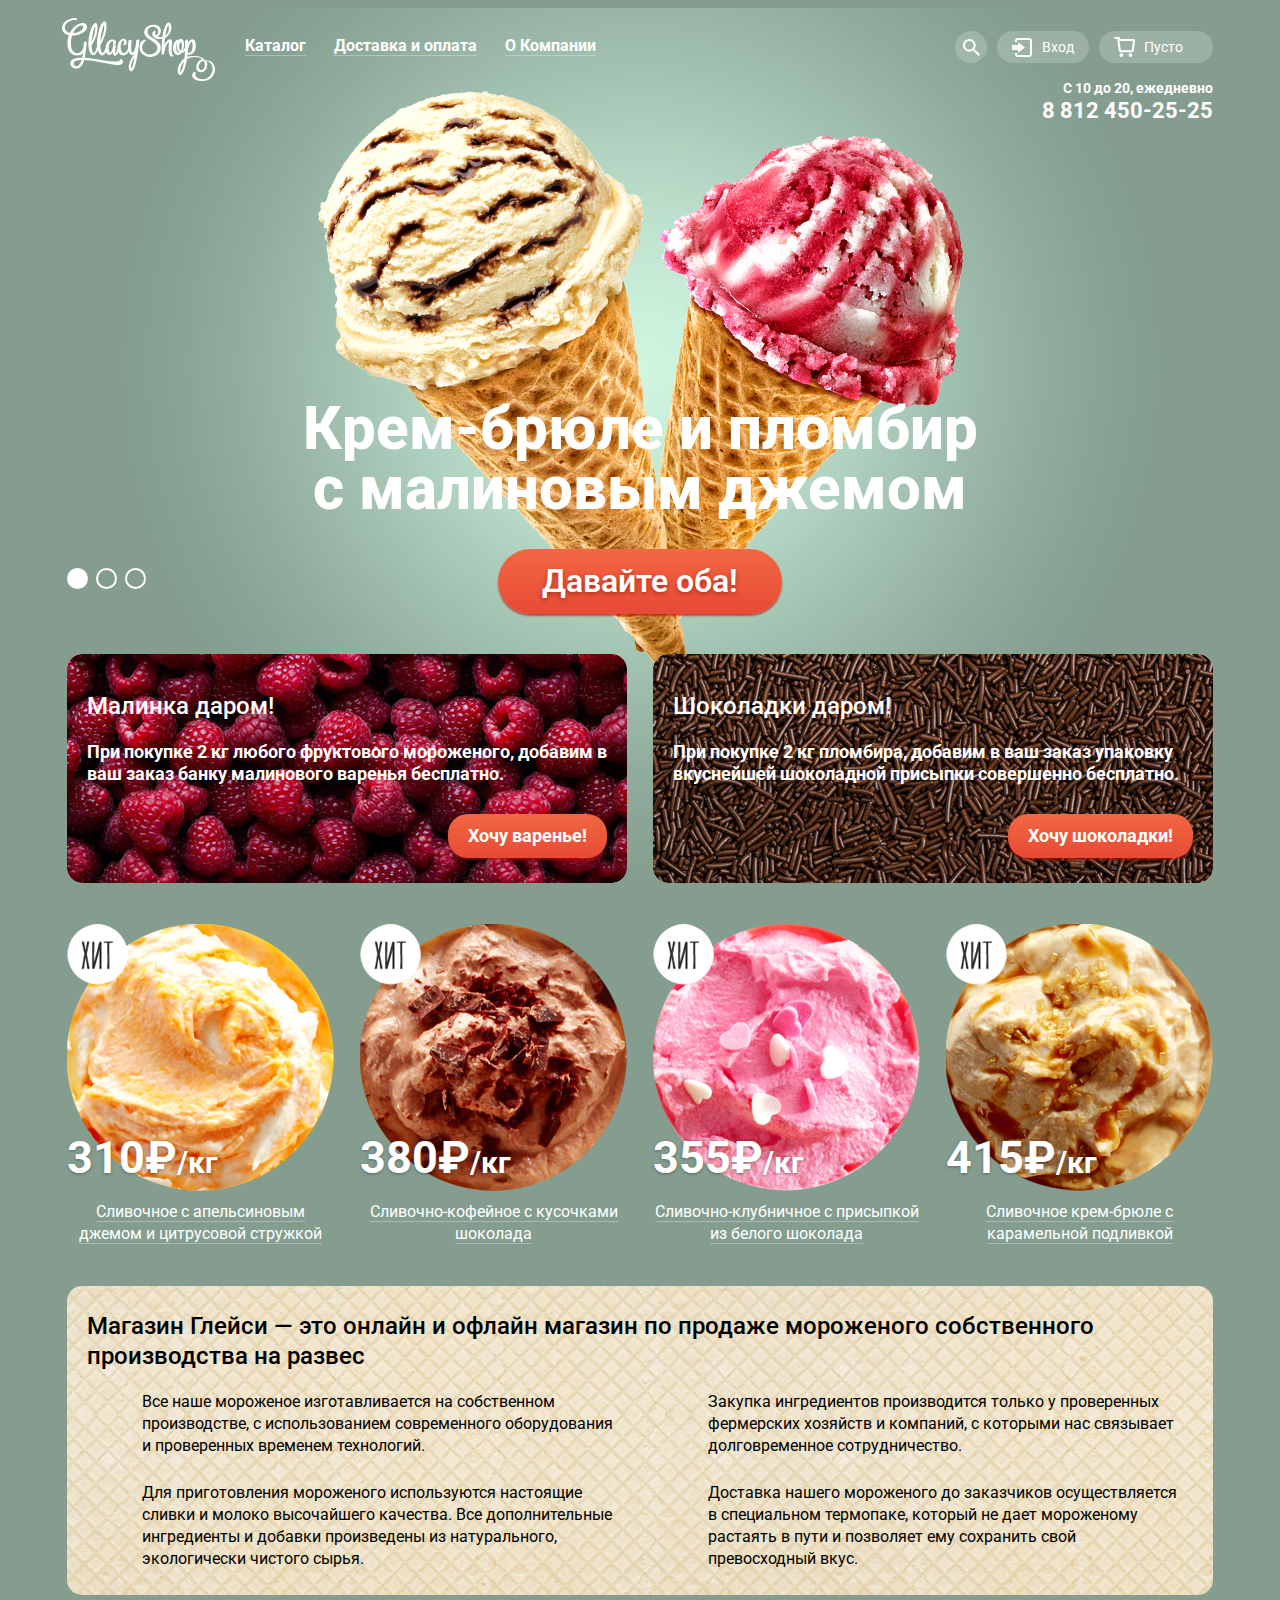
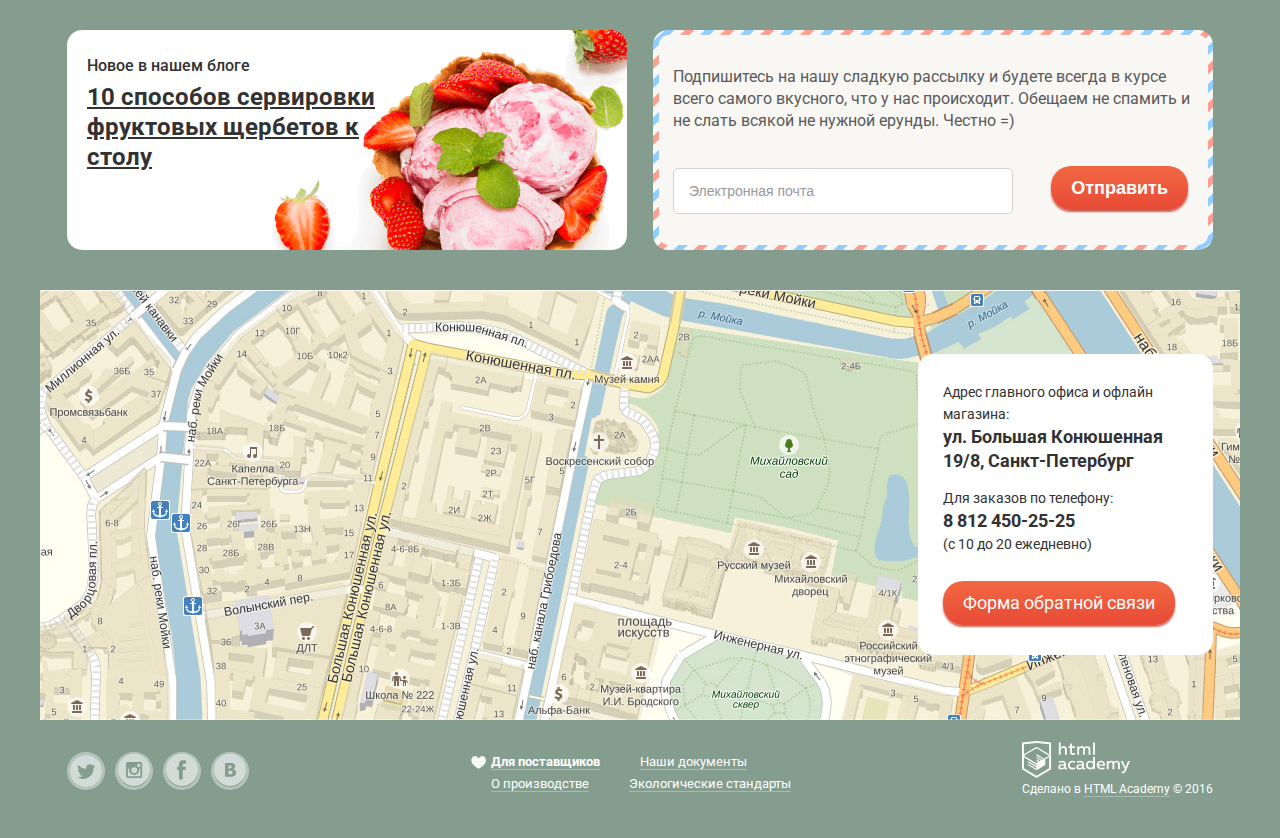
==== index.html @ 683b15b5 "правки" ====
<!DOCTYPE html>
<html lang="ru">
  <head>
    <meta charset="utf-8">
    <title>Gllacy - Главная страница</title>
    <link href="https://fonts.googleapis.com/css?family=Roboto:900,700,500,400&subset=latin,cyrillic" rel="stylesheet" type="text/css">
    <link rel="stylesheet" href="css/normalize.css">
    <link rel="stylesheet" href="css/style.css">
  </head>
  <body>
    <input type="radio" id="btn-1" name="toggle" checked>
    <input type="radio" id="btn-2" name="toggle">
    <input type="radio" id="btn-3" name="toggle">
    <div class="site-wrapper bg-preload">
      <div class="content-wrapper">
        <header class="main-header clearfix">
          <nav class="main-navigation left">
            <div class="logo">
              <a>
                <img src="img/logo.svg" alt="Gllacy">
              </a>
            </div>
            <ul>
              <li><a href="catalog.html"><span class="underline">Каталог</span></a>
                <div class="sub-menu">
                  <ul>
                    <li><a href="#">Новинки</a></li>
                    <li><a href="catalog.html">Сливочное</a></li>
                    <li><a href="#">Щербеты</a></li>
                    <li><a href="#">Фруктовый лёд</a></li>
                    <li><a href="#">Мелорин</a></li>
                  </ul>
                </div>
              </li>
              <li><a href="#"><span class="underline">Доставка и оплата</span></a></li>
              <li><a href="#"><span class="underline">О Компании</span></a></li>
            </ul>
          </nav>
          <div class="header-right right">
            <ul class="user-block">
              <li>
                <a class="header-icon header-search" href="#"></a>
                <div class="search-form">
                  <form action="post">
                    <input type="text" placeholder="Что ищем?" required>
                    <button type="submit" name="button"></button>
                  </form>
                </div>
              </li>
              <li>
                <a class="header-icon header-login" href="#">Вход</a>
                <div class="login-form">
                  <form action="post" class="clearfix">
                    <input type="text" placeholder="Электронная почта" required>
                    <input type="password" placeholder="Пароль" required>
                    <button type="submit" class="btn left">Войти</button>
                    <a href="#">Забыли пароль?</a> <br>
                    <a href="#">Новая регистрация</a>
                  </form>
                </div>
              </li>
              <li>
                <a class="header-icon header-cart" href="#">Пусто</a>
                <div class="cart-form-container">
                  <div class="cart-form clearfix">
                    <div class="cart-form-item">
                      <button type="button" name="button" class="cart-form-item-btn"></button>
                      <img src="img/catalog-photo-1.png" width="30" alt="Мороженное">
                      <div class="cart-form-item-title">Пломбир с апельсиновым джемом</div>
                      <div class="cart-form-item-weight">1,5 кг &nbsp; х <span class="price-weight">200 руб.</span></div>
                      <div class="cart-form-item-price">300 руб.</div>
                    </div>
                    <div class="cart-form-item">
                      <button type="button" name="button" class="cart-form-item-btn"></button>
                      <img src="img/catalog-photo-2.png" width="30" alt="Мороженное">
                      <div class="cart-form-item-title">Клубничный пломбир с присыпкой из белого шоколада</div>
                      <div class="cart-form-item-weight">1,5 кг &nbsp; х <span class="price-weight">300 руб.</span></div>
                      <div class="cart-form-item-price">450 руб.</div>
                    </div>
                    <div class="cart-form-sum">Итого: 750 руб.</div>
                    <a href="#" class="btn">Оформить заказ</a>
                  </div>
                </div>
              </li>
            </ul>
            <div class="header-contacts">
              <span class="header-contacts-time">С 10 до 20, ежедневно</span><br>
              <span class="header-contacts-phone">8 812 450-25-25</span>
            </div>
          </div>
        </header>
        <div class="slider">
          <div class="slide" id="slide1">
            <div class="slide-title">Крем-брюле и пломбир с малиновым джемом</div>
            <a class="btn slide-btn" href="#">Давайте оба!</a>
          </div>
          <div class="slide" id="slide2">
            <div class="slide-title">Шоколадный пломбир и лимонный сорбет</div>
            <a class="btn slide-btn" href="#">Давайте оба!</a>
          </div>
          <div class="slide" id="slide3">
            <div class="slide-title">Пломбир с помадкой и клубничный щербет</div>
            <a class="btn slide-btn" href="#">Давайте оба!</a>
          </div>
          <div class="slider-controls">
            <label for="btn-1"></label>
            <label for="btn-2"></label>
            <label for="btn-3"></label>
          </div>
        </div>
        <main>
          <section class="sale clearfix">
            <article class="sale-item raspberries left">
              <h2>Малинка даром!</h2>
              <p>
                При покупке 2 кг любого фруктового мороженого, добавим в ваш заказ
                банку малинового варенья бесплатно.
              </p>
              <a href="#" class="btn">Хочу варенье!</a>
            </article>
            <article class="sale-item chocolate right">
              <h2>Шоколадки даром!</h2>
              <p>
                При покупке 2 кг пломбира, добавим в ваш заказ упаковку вкуснейшей
                 шоколадной присыпки совершенно бесплатно.
              </p>
              <a href="#" class="btn">Хочу шоколадки!</a>
            </article>
          </section>
          <section class="hits">
            <article class="hit-item">
              <img class="hit-item-pic" src="img/hit-1.png" alt="Мороженное" width="267" height="267">
              <div class="hit-item-price">310<span class="euro-rubble">&#8381;</span><span class="small">/кг</span></div>
              <p class="hit-item-description">
                <a href="#">Сливочное с апельсиновым джемом и цитрусовой стружкой </a>
              </p>
              <a href="#" class="btn">Быстрый просмотр</a>
            </article>
            <article class="hit-item">
              <img class="hit-item-pic" src="img/hit-2.png" alt="Мороженное" width="267" height="267">
              <div class="hit-item-price">380<span class="euro-rubble">&#8381;</span><span class="small">/кг</span></div>
              <p class="hit-item-description">
                <a href="#">Сливочно-кофейное с кусочками шоколада</a>
              </p>
              <a href="#" class="btn">Быстрый просмотр</a>
            </article>
            <article class="hit-item">
              <img class="hit-item-pic" src="img/hit-3.png" alt="Мороженное" width="267" height="267">
              <div class="hit-item-price">355<span class="euro-rubble">&#8381;</span><span class="small">/кг</span></div>
              <p class="hit-item-description">
                <a href="#">Сливочно-клубничное с присыпкой из белого шоколада</a>
              </p>
              <a href="#" class="btn">Быстрый просмотр</a>
            </article>
            <article class="hit-item">
              <img class="hit-item-pic" src="img/hit-4.png" alt="Мороженное" width="267" height="267">
              <div class="hit-item-price">415<span class="euro-rubble">&#8381;</span><span class="small">/кг</span></div>
              <p class="hit-item-description">
                <a href="#">Сливочное крем-брюле с карамельной подливкой</a>
              </p>
              <a href="#" class="btn">Быстрый просмотр</a>
            </article>
          </section>
          <section class="features">
            <h2 class="features-title">
              Магазин Глейси  — это онлайн и офлайн
              магазин по продаже мороженого собственного производства на развес
            </h2>
            <ul class="clearfix">
              <li class="features-item left">
                Все наше мороженое изготавливается на собственном производстве,
                с использованием современного оборудования и проверенных временем
                технологий.
              </li>
              <li class="features-item right">
                Закупка ингредиентов  производится только у проверенных фермерских
                хозяйств и компаний, с которыми нас связывает долговременное
                сотрудничество.
              </li>
              <li class="features-item left">
                Для приготовления мороженого используются настоящие сливки и молоко
                высочайшего качества. Все дополнительные ингредиенты и добавки
                произведены из натурального, экологически чистого сырья.
              </li>
              <li class="features-item right">
                Доставка нашего мороженого до заказчиков осуществляется в
                специальном термопаке, который не дает мороженому растаять в пути и
                позволяет ему сохранить свой превосходный вкус.
              </li>
            </ul>
          </section>
          <section class="news clearfix">
            <article class="new-item left">
              <h1 class="new-title">Новое в нашем блоге</h1>
              <p><a href="#">10  способов сервировки фруктовых щербетов к столу</a></p>
            </article>
            <article class="subscribe-item right">
              <p class="subscribe-desc">
                Подпишитесь на нашу сладкую рассылку и будете
                 всегда в курсе всего самого вкусного, что у нас происходит.
                 Обещаем не спамить и не слать всякой не нужной ерунды. Честно =)
               </p>
              <form action="post">
                <input type="text" placeholder="Электронная почта" required>
                <button type="submit" class="btn">Отправить</button>
              </form>
            </article>
          </section>
          <section class="map">
            <div id="yandex-map" class="yandex-map"></div>
            <div class="map-info">
              <p>
                Адрес главного офиса и офлайн магазина: <br>
                <b>ул. Большая Конюшенная 19/8, Санкт-Петербург</b>
              </p>
              <p>
                Для заказов по телефону: <br>
                <b>8 812 450-25-25</b> <br>
                 (с 10 до 20 ежедневно)
              </p>
              <a href="#" class="btn form-contacts">Форма обратной связи</a>
            </div>
          </section>
        </main>
        <footer class="main-footer">
          <section class="footer-social">
            <a class="social-btn social-btn-tw" href="#"></a>
            <a class="social-btn social-btn-inst" href="#"></a>
            <a class="social-btn social-btn-fb" href="#"></a>
            <a class="social-btn social-btn-vk" href="#"></a>
          </section>
          <nav class="footer-nav">
            <ul>
              <li><a href="#">Для поставщиков</a></li>
              <li><a href="#">Наши документы</a></li>
              <li><a href="#">О производстве</a></li>
              <li><a href="#">Экологические стандарты</a></li>
            </ul>
          </nav>
          <section class="footer-copyright">
            <div class="copyright-logo">
              <img src="img/logo-html-academy.svg" alt="html academy" width="108" height="37">
            </div>
            <p>Сделано в <a href="#">HTML Academy</a> © 2016</p>
          </section>
        </footer>
      </div>
    </div>
    <div class="modal-content">
        <button class="modal-content-close" type="button" title="Закрыть">Закрыть</button>
        <h2 class="modal-content-title">Мы обязательно вам ответим!</h2>
      <form action="post" class="clearfix">
        <input type="text" name="login" placeholder="Как вас зовут?" required>
        <input type="text" name="mail" placeholder="Ваша почта для ответа?" required>
        <textarea name="any-text" placeholder="Напишите что-нибудь..." required></textarea>
        <button type="submit" name="button" class="btn right">Отправить</button>
      </form>
    </div>
    <div class="modal-overlay"></div>
    <script src="js/main.js"></script>
    <script type="text/javascript" charset="utf-8" async src="https://api-maps.yandex.ru/services/constructor/1.0/js/?sid=V-BvX1X-zZ0IVahCklNbMRatMlDHF843&lang=ru_RU&sourceType=constructor&scroll=true&id=yandex-map"></script>
  </body>
</html>
---- css/style.css ----
* {
  outline: none;
}

body {
  font-size: 16px;
  line-height: 18px;
  font-family: "Roboto", "Arial", sans-serif;
  font-weight: 400;

  color: #fff;
  background-color: #849d8f;
}

body > input[type="radio"] {
  display: none;
}

.bg-preload {
  background-image: url("../img/slide-3.png");
}

.site-wrapper {
  min-width: 1200px;
  background-color: #849d8f;
  background-repeat: no-repeat;
  background-position: top center;

  -webkit-transition: background-image 0.5s ease, background-color 0.5s ease;

  transition: background-image 0.5s ease, background-color 0.5s ease;

}

/* Псевдоэлементы с изображениями нужны только для предзагрузки картинок, чтобы
 они уже были в кеше в момент переключения слайдов и сразу отображались */

.site-wrapper:before,
.site-wrapper:after {
  content: "";

  visibility: hidden;
}

.site-wrapper:before,
.site-wrapper:after {
  background-image: url("../img/slide-1.png");
}

.site-wrapper:after {
  background-image: url("../img/slide-2.png");
}

.content-wrapper {
  width: 1146px;
  margin: 0 auto;
  padding: 0 27px;
}

.left {
  float: left;
}

.right {
  float: right;
}

.clearfix::after {
  content: "";

  display: table;
  clear: both;
}

h2 {
  font-size: 24px;
  font-weight: 500;
  line-height: 30px;
}

a {
  color: #fff;
  text-decoration: none;
  border-bottom: 1px solid rgba(255, 255, 255, 0.3);
}

a:hover, a:active {
  color: #ffbc9e;
  border-bottom: 1px solid rgba(255, 188, 158, 0.3);
}

.btn {
  display: inline-block;
  vertical-align: top;
  padding: 10px 20px;
  height: 44px;
  box-sizing: border-box;

  color: #fff;
  text-decoration: none;
  border: none;
  border-radius: 20px;
  background: #f26843;
  background: -webkit-linear-gradient(top, #f26843 0%, #e74a35 100%);
  background:         linear-gradient(to bottom, #f26843 0%, #e74a35 100%);
  box-shadow: 0 2px 2px rgba(172, 16, 0, 0.64);
}

.btn:hover {
  color: #fff;
  background: -webkit-linear-gradient(top, #f58669 0%, #ec6f5e 100%);
  background:         linear-gradient(to bottom, #f58669 0%, #ec6f5e 100%);
  box-shadow: 0 2px 2px rgba(172, 16, 0, 1);
  text-decoration: none;
}

.btn:active {
  background: -webkit-linear-gradient(top, #d84732 0%, #e1613e 100%);
  background:         linear-gradient(to bottom, #d84732 0%, #e1613e 100%);
  box-shadow: inset 0 2px 2px rgba(172, 16, 0, 1);
}

.underline {
  border-bottom: 1px solid rgba(255, 255, 255, 0.3);
}

h1.catalog-title {
  font-size: 35px;
  font-weight: bold;
  line-height: 41px;
  margin-top: 4px;
  margin-bottom: 10px;
}

.main-header a {
  border: none;
}

.main-navigation {
  margin-top: 22px;
}

.main-navigation ul {
  display: inline-block;
  vertical-align: top;
  margin: 0;
  padding: 0;

  font-size: 0;

  list-style: none;
}

.main-navigation > ul > li {
  position: relative;
  display: inline-block;
  vertical-align: top;
}

.main-navigation > ul > li:hover .sub-menu {
  display: block;
}

.main-navigation > ul a {
  display: inline-block;
  font-weight: bold;
  font-size: 16px;
  line-height: 18px;
  padding: 7px 14px;
  text-decoration: none;
  border-radius: 20px;
}

.main-navigation > ul a[href]:hover {
  background: #f7f6f3;
  color: #323232;
  text-decoration: none;
}

.main-navigation > ul a[href]:active {
  background-color: #ededed;
  box-shadow: inset 0px 2px 1px 0px #696969;
}

.main-navigation > ul .active {
  line-height: 18px;
  font-weight: bold;
  background-color: #d07058;
  color: #fff;
  padding: 7px 14px;
  text-decoration: none;
  border-radius: 20px;
}

.main-navigation > ul .active span {
  border: none;
}

.logo {
  display: inline-block;
  vertical-align: top;
  margin-top: -12px;
  margin-right: 12px;
  margin-left: -5px;

  font-size: 0;
}

.logo a {
  padding: 0;
}

input,
button,
select,
.fatness label,
.fillers label {
  cursor: pointer;
}

input[type="text"],
input[type="password"],
textarea {
  height: 46px;
  box-sizing: border-box;
  margin-bottom: 20px;
  padding: 10px 15px;

  font-size: 14px;
  line-height: 24px;
  font-weight: bold;

  color: #323232;
  border: 1px solid #d3d3d2;
  border-radius: 5px;
}

input[type="text"]:hover,
input[type="password"]:hover,
textarea:hover {
  border: 2px solid #c7c6c5;
}

input[type="text"]:focus,
input[type="password"]:focus,
textarea:focus {
  border: 2px solid #8fbdec;
}

input[type="text"]::-webkit-input-placeholder,
input[type="password"]::-webkit-input-placeholder,
textarea::-webkit-input-placeholder {
  font-weight: normal;

  color: #999999;
}

input[type="text"]::-moz-placeholder,
input[type="password"]::-moz-placeholder,
textarea::-moz-placeholder {
  font-weight: normal;

  color: #999999;
}

input[type="text"]:-ms-input-placeholder,
input[type="password"]:-ms-input-placeholder,
textarea:-ms-input-placeholder  {
  font-weight: normal;

  color: #999999;
}

.sub-menu {
  position: absolute;
  z-index: 20;

  display: none;
  width: 150px;
  padding-top: 5px;
}

.sub-menu > ul {
  background: #f8f7f4;
  box-shadow: 0px 20px 20px 0px rgba(0, 0, 0, 0.4);
  border-radius: 5px;
  overflow: hidden;
}

.sub-menu > ul a {
  display: inline-block;
  padding: 10px 20px;
  box-sizing: border-box;
  width: 100%;
  height: 100%;

  font-size: 14px;
  line-height: 16px;
  font-weight: 400;

  color: #323232;
  border-radius: 0;
  box-shadow: none;
}

.sub-menu > ul a[href]:hover {
  background: #fbded7;
  box-shadow: none;
}

.sub-menu > ul a[href]:active {
  background: #f6b5a5;
  box-shadow: none;
}

.sub-menu > ul a.active {
  padding: 10px 20px;

  font-weight: normal;

  background: #d07058;
  box-shadow: none;
  border-radius: 0;
}

.sub-menu > ul li:first-child a {
  position: relative;

  font-weight: bold;
}

.sub-menu > ul li:first-child a::after {
  content: "";

  position: absolute;
  bottom: 0;
  left: 5px;
  right: 5px;

  border-bottom: 1px solid #d1d0ce;
}

.user-block {
  margin-top: 23px;
  font-size: 0;

  list-style: none;
}

.user-block li {
  position: relative;

  display: inline-block;
  vertical-align: top;

  font-size: 14px;
  line-height: 24px;
}

.user-block a {
  font-size: 14px;
  line-height: 24px;

  text-decoration: none;
}

.search-form {
  position: absolute;
  right: 0;
  top: 32px;

  display: none;

  padding-top: 5px;
}

.search-form form {
  padding: 20px 15px;

  background: #f8f7f4;
  border-radius: 6px;
  box-shadow: 0px 20px 20px 0px rgba(0, 0, 0, 0.4);
}

.search-form input[type="text"] {
  width: 313px;
  margin-bottom: 0;
}

.search-form button[type="submit"] {
  display: none;
}

.login-form {
  position: absolute;
  right: 0;
  top: 32px;
  z-index: 20;

  display: none;

  padding-top: 5px;
}

.login-form form {
  padding: 20px 15px;

  background: #f8f7f4;
  border-radius: 6px;
  box-shadow: 0px 20px 20px 0px rgba(0, 0, 0, 0.4);
}

.login-form input {
  width: 243px;
}

.login-form button {
  font-size: 18px;
  line-height: 24px;
  font-weight: bold;
}

.login-form a {
  margin-left: 17px;

  color: #323232;
  font-size: 13px;
  line-height: 24px;

  border-bottom: 1px solid rgba(50, 50, 50, 0.3);
}

.header-icon {
  display: inline-block;
  vertical-align: top;
  font-size: 14px;
  font-weight: normal;
  line-height: 16px;
  background-color: rgba(254, 254, 254, 0.2);
  border-radius: 20px;
  position: relative;
  margin-left: 10px;
}

.header-search {
  padding: 16px;
  background-image: url("../img/icon-search.svg");
  background-position: center center;
  background-repeat: no-repeat;
}

.header-search:hover {
  background: #f8f7f4 url("../img/icon-search-dark.svg") center center no-repeat;
}

.header-login {
  padding: 4px 15px 4px 45px;
  background-image: url("../img/icon-login.svg");
  background-position: 15px center;
  background-repeat: no-repeat;
}

.header-login:hover {
  color: #323232;
  background: #f8f7f4 url("../img/icon-login-dark.svg") 15px center no-repeat;
}

.header-cart {
  padding: 4px 30px 4px 45px;
  background-image: url("../img/icon-cart.svg");
  background-position: 15px center;
  background-repeat: no-repeat;
}

.header-cart:hover {
  color: #323232;
  background: #f8f7f4 url("../img/icon-cart-dark.svg") 15px center no-repeat;
}

.header-cart-full {
  padding-right: 20px;

  font-weight: 500;

  color: #323232;
  background-color: #f8f7f4;
  background-image: url("../img/icon-cart-full.svg");
  background-position: 15px center;
  background-repeat: no-repeat;
}

.header-cart-full:hover {
  background-image: url("../img/icon-cart-full.svg");
}

.cart-form-container {
  position: absolute;
  right: 0;
  top: 32px;
  z-index: 20;

  display: none;

  padding-top: 5px;
}

.cart-form {
  width: 540px;
  padding: 20px 15px;

  color: #323232;
  background: #f8f7f4;
  border-radius: 6px;
  box-shadow: 0px 20px 20px 0px rgba(0, 0, 0, 0.4);
}

.cart-form-item * {
  display: inline-block;
  vertical-align: middle;
  padding: 0 5px;

  font-size: 13px;
  line-height: 16px;

  color: #323232;
}

.cart-form-item {
  padding-bottom: 20px;
  padding-left: 20px;
}

.cart-form-item-btn {
  width: 10px;
  height: 10px;
  padding-right: 10px;

  border: none;
  background: url("../img/x.svg") 0 0 no-repeat;*/
}

.cart-form-item-title {
  width: 220px;
  margin-right: 15px;
}

.cart-form-item-weight {
  margin-right: 15px;
}

.price-weight {
  color: #999999;
}

.cart-form-sum {
  padding: 15px 0;

  font-size: 15px;
  line-height: 18px;
  font-weight: bold;
  text-align: right;

  border-top: 1px solid #cacac7;
}

.cart-form .btn {
  float: right;

  font-size: 18px;
  line-height: 24px;
  font-weight: bold;
}

.user-block > li:hover .search-form,
.user-block > li:hover .login-form,
.user-block > li:hover .header-cart-full + .cart-form-container {
  display: block;
}

.header-contacts {
  margin: 16px 0;

  text-align: right;
}

.header-contacts-time {
  font-size: 14px;
  line-height: 16px;
  font-weight: bold;
}

.header-contacts-phone {
  font-size: 22px;
  line-height: 28px;
  font-weight: bold;
}


.slider {
  position: relative;

  padding-top: 258px;

  text-align: center;
  color: #ffffff;

  margin-bottom: 40px;
}

.slide {
  display: none;
}

.slide-title {
  width: 700px;
  margin: 0 auto;
  margin-bottom: 30px;

  font-weight: 800;
  font-size: 60px;
  line-height: 60px;
}

.slide-btn {
  height: 65px;
  padding: 12px 44px;

  font-weight: 600;
  font-size: 32px;
  line-height: 41px;
  color: #ffffff;
  text-shadow: 0 2px 5px rgba(160, 32, 11, 0.76);
  border-radius: 100px;
}

.slider-controls {
  position: absolute;
  bottom: 25px;
  left: 0;
  z-index: 20;

  font-size: 0;
}

.slider-controls label {
  display: inline-block;
  width: 17px;
  height: 17px;
  margin-right: 8px;

  vertical-align: top;

  background-color: transparent;
  border: 2px solid #ffffff;
  border-radius: 50%;
  cursor: pointer;
}

.slider-controls label:hover {
  background-color: rgba(248, 247, 244, 0.4);
}

#btn-1:checked ~ .site-wrapper #slide1,
#btn-2:checked ~ .site-wrapper #slide2,
#btn-3:checked ~ .site-wrapper #slide3 {
  display: block;
}

#btn-1:checked ~ .site-wrapper {
  background-color: #849d8f;
  background-image: url("../img/slide-3.png");
}

#btn-2:checked ~ .site-wrapper {
  background-color: #8996a6;
  background-image: url("../img/slide-2.png");
}

#btn-3:checked ~ .site-wrapper {
  background-color: #9d8b84;
  background-image: url("../img/slide-1.png");
}

#btn-1:checked ~ .site-wrapper label[for="btn-1"],
#btn-2:checked ~ .site-wrapper label[for="btn-2"],
#btn-3:checked ~ .site-wrapper label[for="btn-3"] {
  background-color: #ffffff;
}

.inner header{
  margin-bottom: -35px;
}

.inner .site-wrapper {
  background: #849d8f -webkit-linear-gradient(#9db1a5, #849d8f);
  background: #849d8f linear-gradient(#9db1a5, #849d8f);
}

.sale {
  margin-bottom: 28px;
}

.sale-item {
  position: relative;
  box-sizing: border-box;
  border-radius: 15px;
  color: #fff;
  padding: 17px 20px;
  width: 560px;
  min-height: 229px;
}

.sale-item h1 {
  font-size: 35px;
  line-height: 41px;
  font-weight: bold;
  margin: 0;
}

.sale-item p {
  margin-top: 14px;

  font-size: 18px;
  line-height: 22px;
  font-weight: bold;
}

.sale-item a {
  position: absolute;
  bottom: 25px;
  right: 20px;

  font-size: 18px;
  font-weight: bold;
  line-height: 24px;
}

.raspberries {
  background: url("../img/raspberries.jpg");
}

.chocolate {
  background: url("../img/chocolate.jpg");
}

.hits, .catalog {
  font-size: 0;
  margin-bottom: 12px;
  margin-left: -13px;
  margin-right: -13px;
}

.catalog {
  margin-bottom: 35px;
}

.hit-item, .catalog-item {
  position: relative;

  display: inline-block;
  width: 267px;
  padding: 13px;

  vertical-align: top;
  font-size: 16px;
  border-radius: 5px;
}

.hit-item:hover, .catalog-item:hover {
  z-index: 5;

  padding-bottom: 65px;
  margin-bottom: -65px;

  background: rgba(255, 255, 255, 0.2);
  box-shadow: 0px 20px 20px 0px rgba(0, 0, 0, 0.4);
}

.hit-item:hover .hit-item-description a, .catalog-item:hover .catalog-item-description a {
  border: none;
}

.hit-item .btn, .catalog-item .btn {
  position: absolute;
  left: 40px;

  display: none;

  font-size: 18px;
  line-height: 24px;
  font-weight: bold;
}

.hit-item:hover .btn, .catalog-item:hover .btn {
  display: block;
}

.hit-item-price, .catalog-item-price {
  margin-top: -60px;

  font-size: 45px;
  line-height: 45px;
  font-weight: bold;

  text-shadow: 0px 1px 3px rgba(49, 50, 53, 0.5);
}

.hit-item-price .small, .catalog-item-price .small {
  font-size: 30px;
}

.hit-item-description, .catalog-item-description {
  text-align: center;
  font-size: 16px;
  line-height: 22px;
}

.breadcrumbs ul {
  list-style: none;
  margin: 0;
  padding: 0;
}

.breadcrumbs li {
  display: inline-block;

  font-size: 14px;
  line-height: 16px;
  font-weight: normal;
}

.breadcrumbs li:not(:last-child)::after {
  content: "\00BB";
  padding: 0 6px;

  text-decoration: none;
}

.features {
  padding: 20px 20px 10px 20px;
  margin-bottom: 35px;

  background: #ecdbb9 url("../img/texture.png");
  color: #000;
  border-radius: 15px;
}

.features-title {
  margin-top: 5px;
  margin-bottom: 10px;

  font-size: 24px;
  line-height: 30px;
  font-weight: 500;
}

.features ul {
  margin: 0;
  padding: 0;

  list-style: none;
}

.features-item {
  width: 475px;
  padding: 10px 10px 15px 55px;

  font-size: 16px;
  line-height: 22px;
}

.features-item:first-child {
  background: url("../img/feature-item-icon-1.svg") left top no-repeat;
}

.features-item:nth-child(2) {
  background: url("../img/feature-item-icon-2.svg") left top no-repeat;
}

.features-item:nth-child(3) {
  background: url("../img/feature-item-icon-3.svg") left top no-repeat;
}

.features-item:last-child {
  background: url("../img/feature-item-icon-4.svg") left top no-repeat;
}

.news {
  margin-bottom: 40px;
}

.new-item {
  width: 520px;
  height: 170px;
  padding: 25px 20px;

  color: #323232;
  background: #fff;
  border-radius: 15px;
  background-image: url("../img/news-photo.png");
}

.new-title {
  margin: 0;

  font-size: 16px;
  line-height: 22px;
  font-weight: 500;
}

.new-item p {
  width: 300px;
  margin-top: 5px;
}

.new-item a {
  font-size: 24px;
  line-height: 30px;
  font-weight: bold;
  text-decoration: underline;

  color: #323232;
}

.subscribe-item {
  position: relative;

  width: 520px;
  height: 180px;
  padding: 20px;

  background: url("../img/subscribe-bg.png");
  color: #5a5a5a;
}

.subscribe-item input {
  position: absolute;
  bottom: 36px;

  width: 340px;
  margin-bottom: 0;
}

.subscribe-item .btn {
  position: absolute;
  right: 25px;
  bottom: 40px;

  font-size: 18px;
  font-weight: bold;
  line-height: 24px;
}

.subscribe-desc {
  font-size: 16px;
  line-height: 22px;
  font-weight: normal;
}

.filters {
  margin-bottom: 25px;

  font-size: 16px;
  line-height: 18px;
  font-weight: 500;

  color: #fff;
}

.filters form {
  display: -webkit-box;
  display: -webkit-flex;
  display: -ms-flexbox;
  display: flex;
  -webkit-flex-wrap: wrap;
      -ms-flex-wrap: wrap;
          flex-wrap: wrap;
  -webkit-box-align: start;
  -webkit-align-items: flex-start;
      -ms-flex-align: start;
          align-items: flex-start;
}

.filter-title {
  padding: 15px;
  padding-bottom: 6px;
}

.fatness input {
  display: none;
}

.fatness label::before {
  content: "";

  display: inline-block;
  width: 20px;
  height: 20px;
  margin-right: 10px;
  margin-left: 15px;

  vertical-align: middle;
  box-sizing: border-box;
  border: 1px solid #fff;
  border-radius: 50%;
}

.fatness label:first-child::before {
  margin-left: 0;
}

.fatness label:hover::before {
  border: 2px solid #fff;
}

#ftn-1:checked ~ .container label[for="ftn-1"]::before,
#ftn-2:checked ~ .container label[for="ftn-2"]::before,
#ftn-3:checked ~ .container label[for="ftn-3"]::before,
#ftn-4:checked ~ .container label[for="ftn-4"]::before {
  background: url("../img/radio-btn.svg") center center no-repeat;
}

.fillers input {
  display: none;
}

.fillers label::before {
  content: "";

  display: inline-block;
  width: 20px;
  height: 20px;
  margin-left: 15px;
  margin-right: 15px;

  vertical-align: middle;
  box-sizing: border-box;
  border-radius: 5px;
  border: 1px solid #fff;
}

.fillers label:first-child::before {
  margin-left: 0;
}

.fillers label:hover::before {
  border: 2px solid #fff;
}

#fill-1:checked ~ .container label[for="fill-1"]::before,
#fill-2:checked ~ .container label[for="fill-2"]::before,
#fill-3:checked ~ .container label[for="fill-3"]::before,
#fill-4:checked ~ .container label[for="fill-4"]::before,
#fill-5:checked ~ .container label[for="fill-5"]::before {
  background: url("../img/checkbox.svg") center center no-repeat;
}

.block {
  opacity: 0.4;
}

.filter-sort {
  margin-right: 16px;
  padding: 7px 15px 8px 15px;

  color: #ffffff;
  background: rgba(248, 247, 244, 0.2);
  border: none;
  border-radius: 20px;
}

.filter-sort:hover {
  background: #ffffff;
  color: #323232;
}

.filter-sort * {
  font-weight: normal;

  color: #000000;
}

.range {
  margin-right: 15px;
}

.price-range {
  position: relative;
  width: 218px;
  height: 36px;

  border-radius: 20px;
  background: rgba(255, 255, 255, 0.2);
  cursor: pointer;
}

.price-range-line {
  position: absolute;
  left: 15px;
  right: 15px;
  top: 16px;

  height: 4px;

  background: rgba(255, 255, 255, 0.5);
}

.price-range-from {
  position: absolute;
  left: 35px;
  right: 55px;
  top: 16px;

  height: 4px;

  background: rgba(255, 255, 255, 1);
}

.price-range-gap, .price-range-to {
  position: absolute;
  top: 8px;

  width: 20px;
  height: 20px;

  background: #fff;
  border-radius: 50%;
  box-shadow: 0px 2px 2px 0px rgba(0, 0, 0, 0.1);
}

.price-range-gap {
  left: 35px;
}

.price-range-to {
  right: 55px;
}

fieldset {
  margin: 0;
  padding: 0;

  border: none;
}

.container {
  padding: 8px 15px 8px 15px;

  background: rgba(248, 247, 244, 0.2);
  border-radius: 20px;
}

.filters button {
  display: inline-block;
  height: 36px;
  width: 179px;
  box-sizing: border-box;
  margin-left: 15px;
  margin-top: 39px;
  padding: 7px 30px;

  font-size: 16px;
  line-height: 18px;
  font-weight: 500;

  background: rgba(248, 247, 244, 0.2);
  border-radius: 20px;
  border: solid 2px #fff;
  color: inherit;
  outline: none;
}

.filters button:hover {
  background: #fbfcfb;
  color: #323232;
  border: none;
}

.filters button:active {
  background-color: #eaeaea;
  border: none;
  box-shadow: inset 0px 2px 1px 0px #696969;
  color: #353535;
}

.map {
  position: relative;

  margin: 0 -27px;
}

.yandex-map {
  width: 100%;
  height: 430px;

  background: url("../img/map.jpg") center center no-repeat;
}

.map-info {
  position: absolute;
  right: 27px;
  bottom: 65px;

  width: 240px;
  padding: 15px 30px 30px 25px;

  background: #ffffff;
  color: #323232;
  border-radius: 15px;

  font-size: 14px;
  line-height: 22px;
  font-weight: normal;
}

.map-info p {
  margin-bottom: 14px;
  margin-top: 12px;
}

.map-info b {
  font-size: 18px;
  line-height: 24px;
  font-weight: bold;
}

.map-info a {
  margin-top: 12px;

  font-size: 18px;
  line-height: 24px;
  font-weight: normal;
}

.main-footer {
  display: -webkit-box;
  display: -webkit-flex;
  display: -ms-flexbox;
  display: flex;
  -webkit-box-pack: justify;
  -webkit-justify-content: space-between;
      -ms-flex-pack: justify;
          justify-content: space-between;
  -webkit-box-align: center;
  -webkit-align-items: center;
      -ms-flex-align: center;
          align-items: center;

  height: 110px;

  font-size: 13px;
  line-height: 18px;
  font-weight: normal;
}

.main-footer ul {
  list-style: none;
}

.catalog-paginator {
  width: 100%;
  padding: 20px 0 35px 0;

  text-align: right;
  font-size: 16px;
  line-height: 18px;
  font-weight: 500;

  border-bottom: solid rgba(254, 254, 254, 0.3) 1px;
}

.catalog-paginator a {
  padding: 3px 8px;

  border-radius: 50%;
  border: none;
}

.catalog-paginator a.active {
  background: #ffffff;
  color: #000000;
}

.catalog-paginator a:hover {
  color: #ffffff;
  background: rgba(255, 255, 255, 0.2);
}

.footer-nav {
  width: 460px;

  font-size: 0;
}

.footer-nav li {
  display: inline-block;
  padding-left: 40px;

  font-size: 13px;
  font-weight: normal;
  line-height: 18px;
}

.footer-nav li:first-child {
  font-weight: bold;
  background: url("../img/icon-heart.png") 20px center no-repeat;
}

.footer-social {
  font-size: 0;
}

.social-btn {
  display: inline-block;
  width: 38px;
  height: 38px;
  margin-right: 10px;
  box-sizing: border-box;

  border-radius: 50%;
  border: 3px solid rgba(255, 255, 255, 0.5);
  opacity: 0.8;
  background-position: center center;
  background-repeat: no-repeat;
  background-size: cover;
}

.social-btn:hover {
  opacity: 1;
  border: 4px solid rgba(255, 255, 255, 0.7);
}

.social-btn:active {
  box-shadow: inset 0px 2px 1px 0px rgba(0, 0, 0, 0.4);
}

.social-btn-tw {
  background-image: url("../img/icon-tw.svg");
}

.social-btn-inst {
  background-image: url("../img/icon-inst.svg");
}

.social-btn-fb {
  background-image: url("../img/icon-fb.svg");
}

.social-btn-vk {
  background-image: url("../img/icon-vk.svg");
}

.copyright-logo {
  margin-bottom: -15px;
}

.footer-copyright p {
  font-size: 12px;
}

.footer-copyright a {
  font-weight: normal;
}

.modal-content {
  position: fixed;
  top: 50%;
  left: 50%;
  z-index: 50;

  display: none;
  width: 430px;
  margin-left: -240px;
  margin-top: -235px;
  padding: 20px 25px;

  color: #000000;
  background: #f8f7f4;
  border-radius: 10px;
}

.modal-content-close {
  position: absolute;
  top: 16px;
  right: 16px;

  width: 17px;
  height: 17px;
  padding: 0;

  font-size: 0;

  background: url("../img/x-big.svg") center center no-repeat;
  background-size: cover;
  border: 0;
  outline: 0;
  cursor: pointer;
}

.modal-content-title {
  margin: 0;
  margin-bottom: 25px;

  line-height: 28px;

  color: #323232;
}

.modal-content input[type="text"] {
  width: 269px;
}

.modal-content textarea {
  width: 432px;
  height: 176px;
}

.modal-overlay {
  position: fixed;
  top: 0;
  left: 0;
  z-index: 47;

  display: none;
  width: 100%;
  height: 100%;

  background: rgba(50, 50, 50, 0.3);
}

.modal-content-show,
.modal-overlay-show {
  display: block;
}
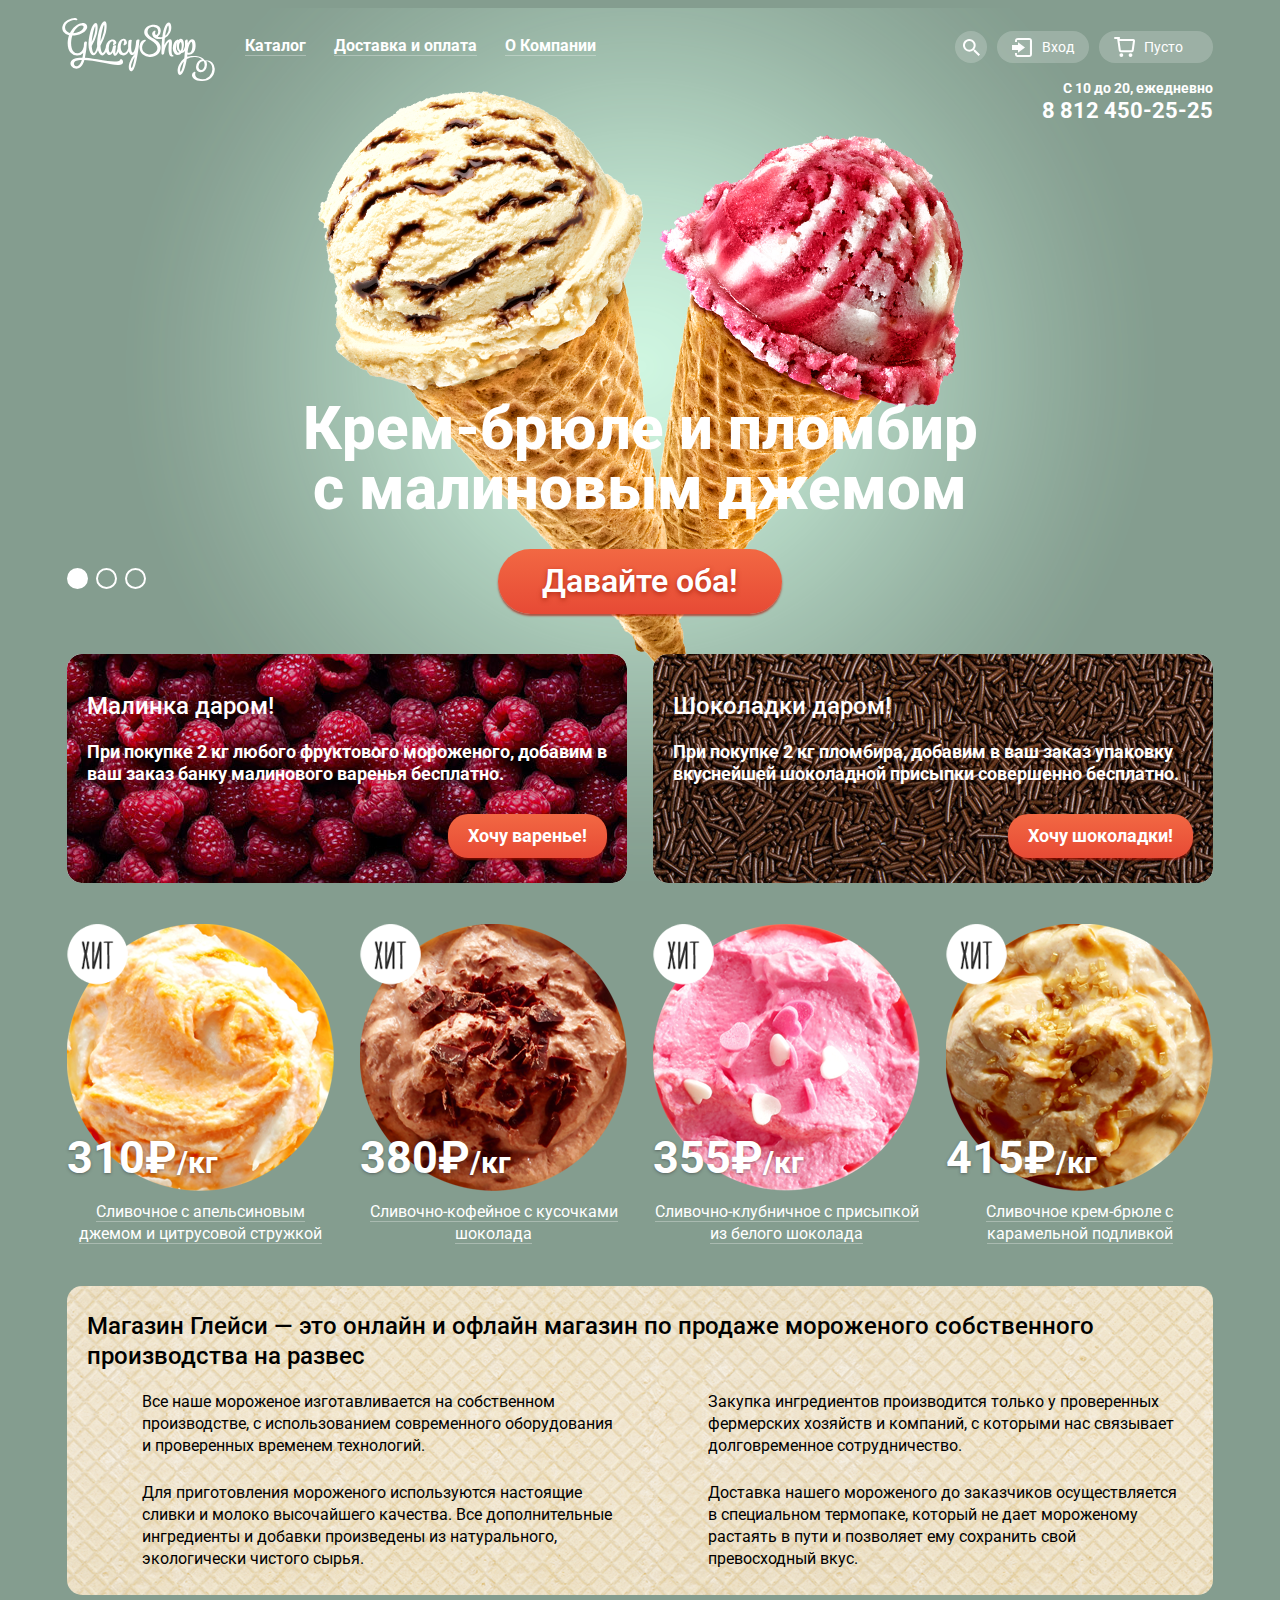
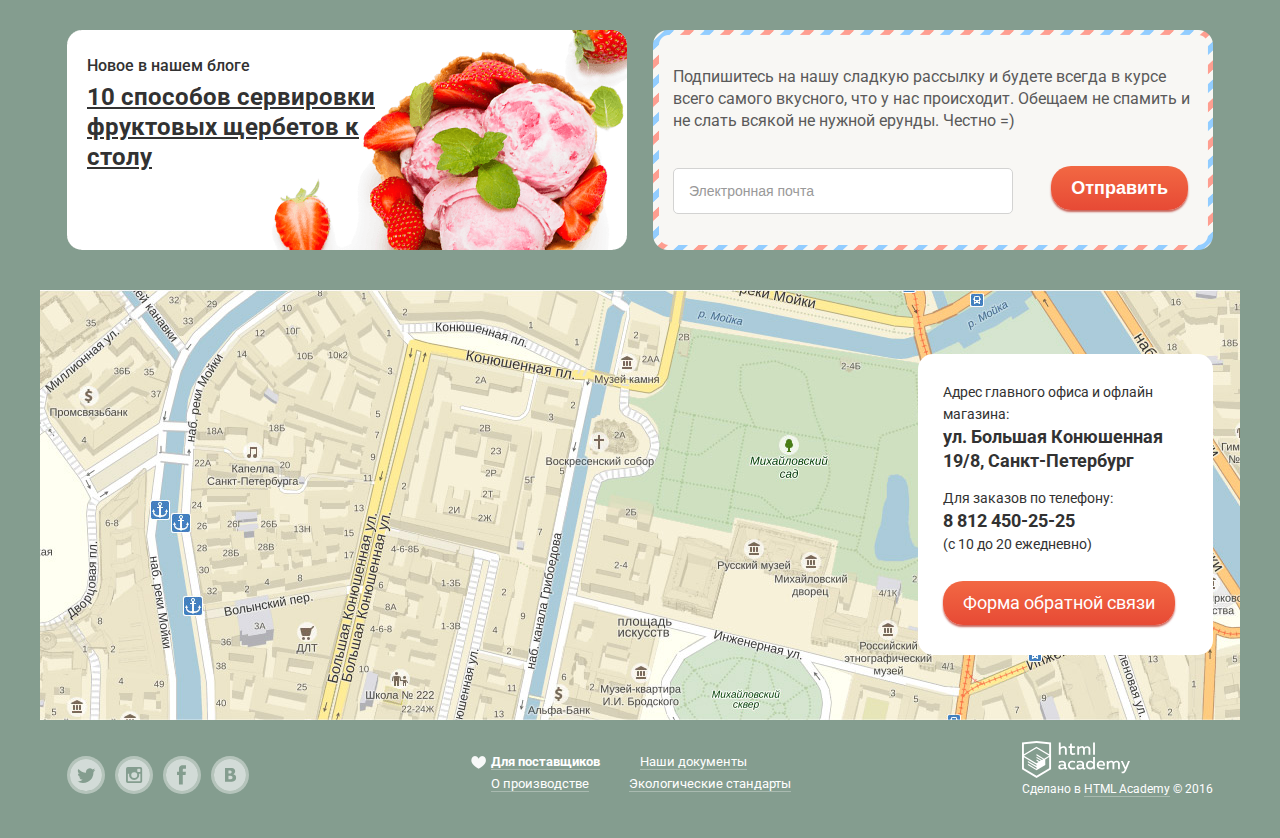
==== commit 58bd21f6: "vertical-align" ====
--- a/index.html
+++ b/index.html
@@ -17,7 +17,7 @@
           <nav class="main-navigation left">
             <div class="logo">
               <a>
-                <img src="img/logo.svg" alt="Gllacy">
+                <img src="img/logo.svg" alt="Gllacy" width="153" height="63">
               </a>
             </div>
             <ul>
@@ -65,14 +65,14 @@
                   <div class="cart-form clearfix">
                     <div class="cart-form-item">
                       <button type="button" name="button" class="cart-form-item-btn"></button>
-                      <img src="img/catalog-photo-1.png" width="30" alt="Мороженное">
+                      <img src="img/catalog-photo-1.png" width="30" height="30" alt="Мороженное">
                       <div class="cart-form-item-title">Пломбир с апельсиновым джемом</div>
                       <div class="cart-form-item-weight">1,5 кг &nbsp; х <span class="price-weight">200 руб.</span></div>
                       <div class="cart-form-item-price">300 руб.</div>
                     </div>
                     <div class="cart-form-item">
                       <button type="button" name="button" class="cart-form-item-btn"></button>
-                      <img src="img/catalog-photo-2.png" width="30" alt="Мороженное">
+                      <img src="img/catalog-photo-2.png" width="30" height="30" alt="Мороженное">
                       <div class="cart-form-item-title">Клубничный пломбир с присыпкой из белого шоколада</div>
                       <div class="cart-form-item-weight">1,5 кг &nbsp; х <span class="price-weight">300 руб.</span></div>
                       <div class="cart-form-item-price">450 руб.</div>
--- a/css/style.css
+++ b/css/style.css
@@ -163,10 +163,13 @@
 
 .main-navigation > ul a {
   display: inline-block;
+  vertical-align: top;
+  padding: 7px 14px;
+
   font-weight: bold;
   font-size: 16px;
   line-height: 18px;
-  padding: 7px 14px;
+
   text-decoration: none;
   border-radius: 20px;
 }
@@ -289,6 +292,7 @@
 
 .sub-menu > ul a {
   display: inline-block;
+  vertical-align: top;
   padding: 10px 20px;
   box-sizing: border-box;
   width: 100%;
@@ -644,11 +648,10 @@
 
 .slider-controls label {
   display: inline-block;
+  vertical-align: top;
   width: 17px;
   height: 17px;
   margin-right: 8px;
-
-  vertical-align: top;
 
   background-color: transparent;
   border: 2px solid #ffffff;
@@ -736,11 +739,11 @@
 }
 
 .raspberries {
-  background: url("../img/raspberries.jpg");
+  background: #66001b url("../img/raspberries.jpg");
 }
 
 .chocolate {
-  background: url("../img/chocolate.jpg");
+  background: #452513 url("../img/chocolate.jpg");
 }
 
 .hits, .catalog {
@@ -758,10 +761,10 @@
   position: relative;
 
   display: inline-block;
+  vertical-align: top;
   width: 267px;
   padding: 13px;
 
-  vertical-align: top;
   font-size: 16px;
   border-radius: 5px;
 }
@@ -823,6 +826,7 @@
 
 .breadcrumbs li {
   display: inline-block;
+  vertical-align: baseline;
 
   font-size: 14px;
   line-height: 16px;
@@ -994,12 +998,12 @@
   content: "";
 
   display: inline-block;
+  vertical-align: middle;
   width: 20px;
   height: 20px;
   margin-right: 10px;
   margin-left: 15px;
 
-  vertical-align: middle;
   box-sizing: border-box;
   border: 1px solid #fff;
   border-radius: 50%;
@@ -1028,12 +1032,12 @@
   content: "";
 
   display: inline-block;
+  vertical-align: middle;
   width: 20px;
   height: 20px;
   margin-left: 15px;
   margin-right: 15px;
 
-  vertical-align: middle;
   box-sizing: border-box;
   border-radius: 5px;
   border: 1px solid #fff;
@@ -1152,8 +1156,9 @@
 
 .filters button {
   display: inline-block;
+  vertical-align: top;
   height: 36px;
-  width: 179px;
+  width: 144px;
   box-sizing: border-box;
   margin-left: 15px;
   margin-top: 39px;
@@ -1294,6 +1299,7 @@
 
 .footer-nav li {
   display: inline-block;
+  vertical-align: baseline;
   padding-left: 40px;
 
   font-size: 13px;
@@ -1312,6 +1318,7 @@
 
 .social-btn {
   display: inline-block;
+  vertical-align: top;
   width: 38px;
   height: 38px;
   margin-right: 10px;
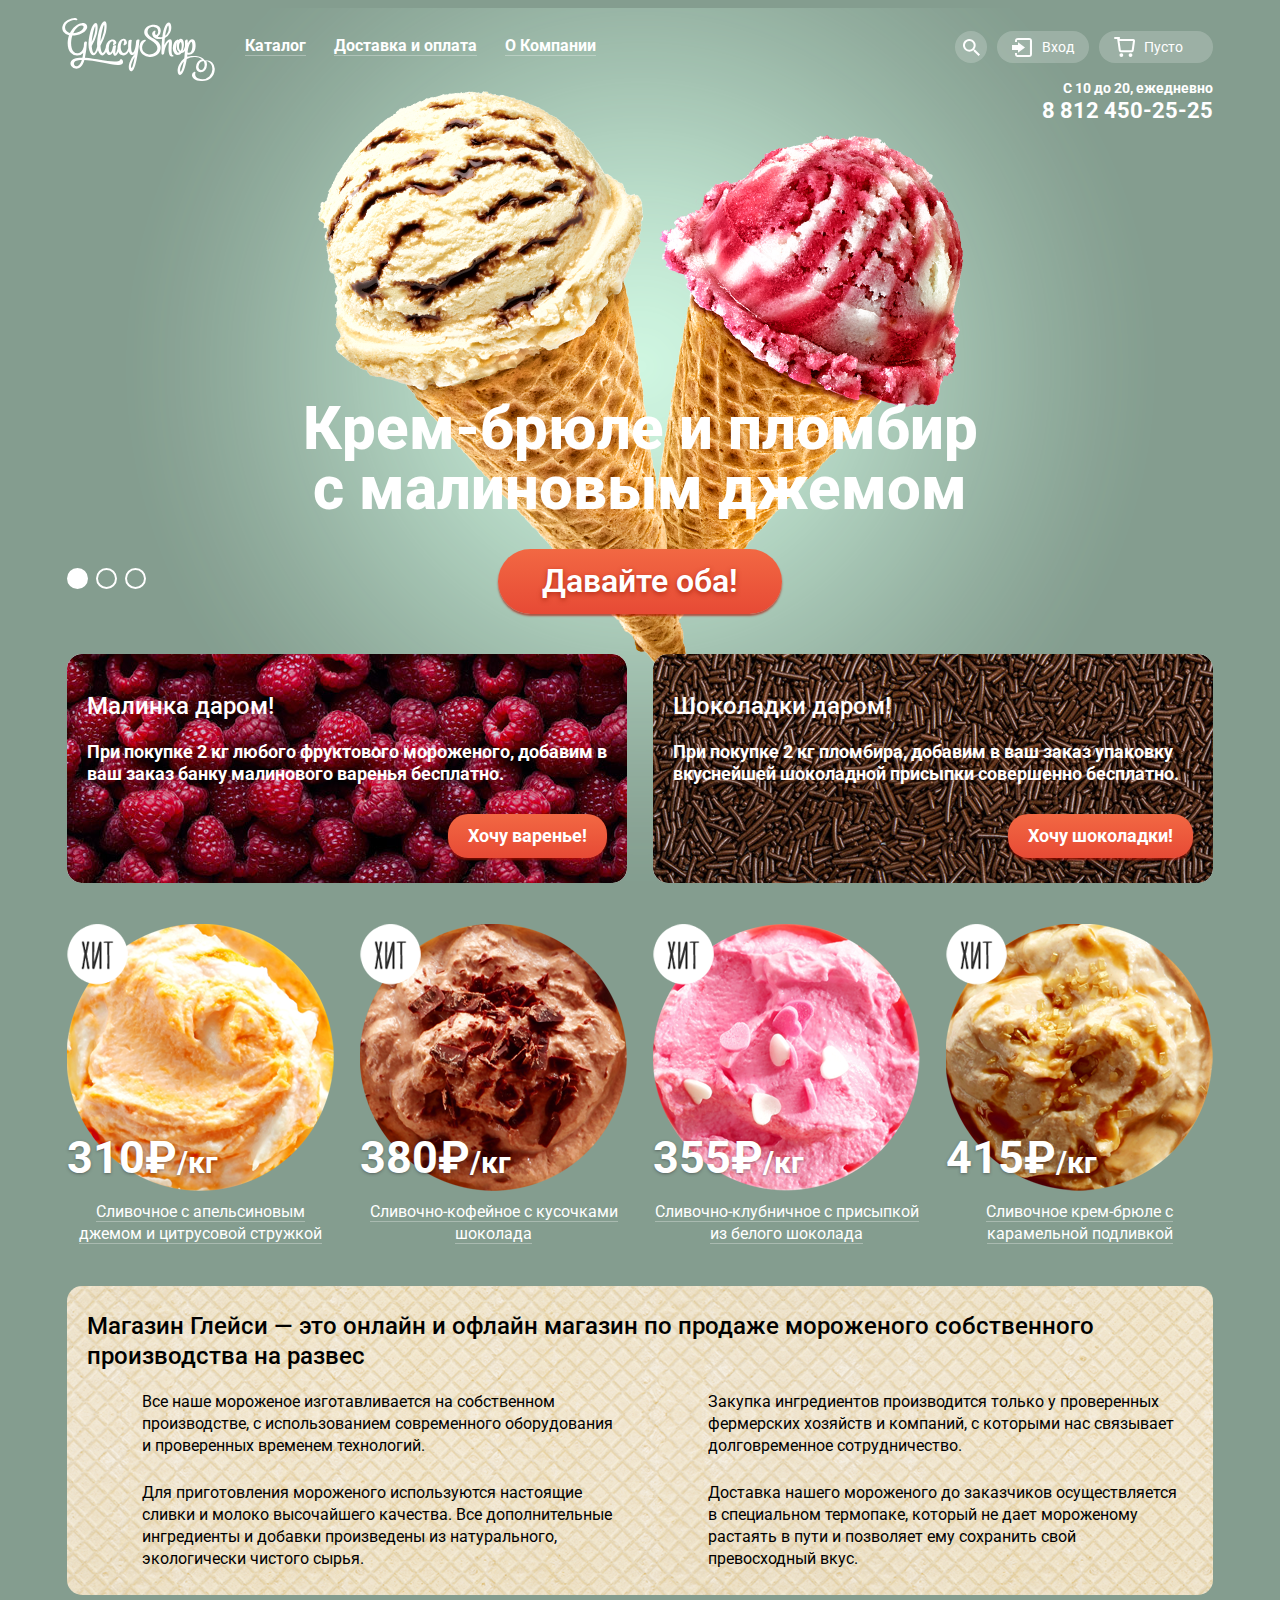
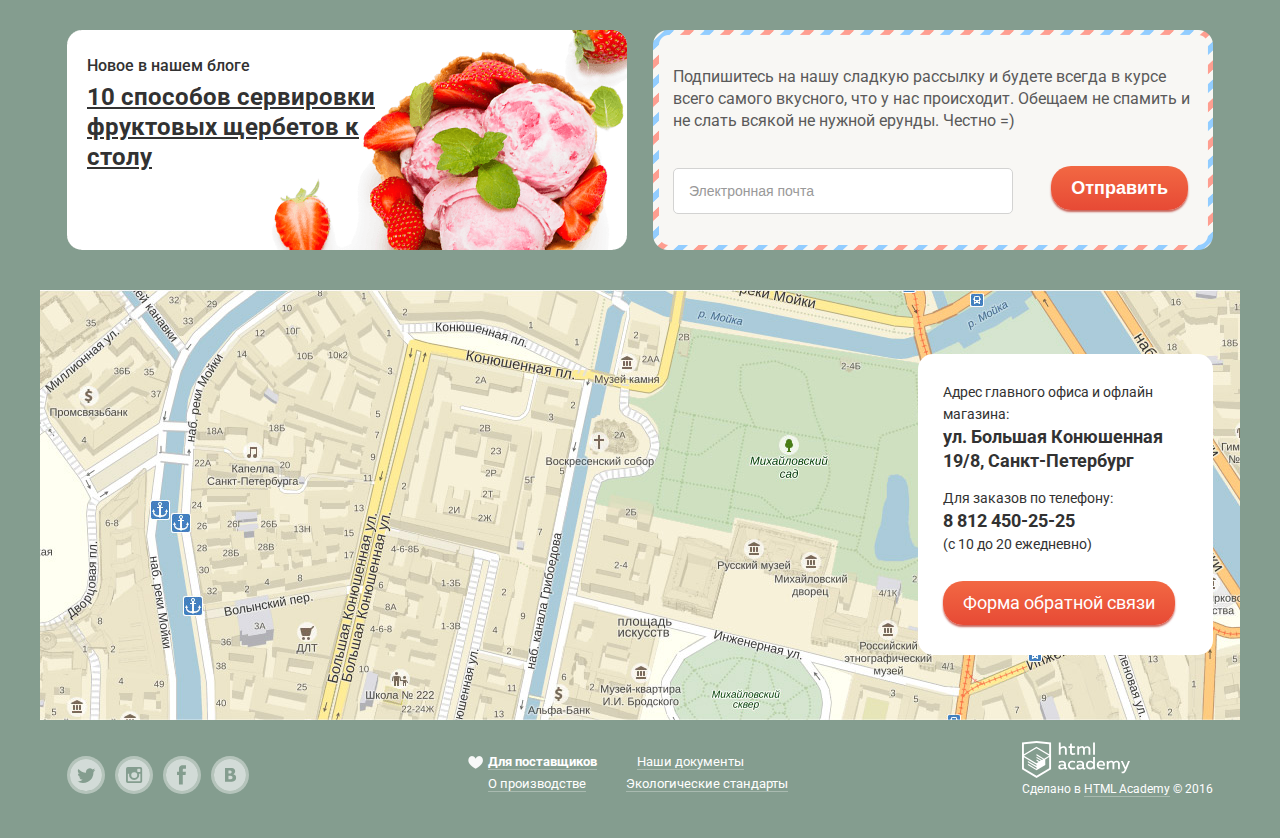
==== commit 9b01b4de: "select" ====
--- a/index.html
+++ b/index.html
@@ -54,7 +54,7 @@
                     <input type="text" placeholder="Электронная почта" required>
                     <input type="password" placeholder="Пароль" required>
                     <button type="submit" class="btn left">Войти</button>
-                    <a href="#">Забыли пароль?</a> <br>
+                    <a href="#">Забыли пароль?</a>
                     <a href="#">Новая регистрация</a>
                   </form>
                 </div>
@@ -84,7 +84,7 @@
               </li>
             </ul>
             <div class="header-contacts">
-              <span class="header-contacts-time">С 10 до 20, ежедневно</span><br>
+              <span class="header-contacts-time">С 10 до 20, ежедневно</span> <br>
               <span class="header-contacts-phone">8 812 450-25-25</span>
             </div>
           </div>
--- a/css/style.css
+++ b/css/style.css
@@ -1063,25 +1063,35 @@
   opacity: 0.4;
 }
 
+.filter-sort::-ms-expand {
+display: none;
+}
 .filter-sort {
-  margin-right: 16px;
-  padding: 7px 15px 8px 15px;
-
-  color: #ffffff;
-  background: rgba(248, 247, 244, 0.2);
-  border: none;
-  border-radius: 20px;
-}
-
+width: 193px;
+height: 36px;
+margin-right: 16px;
+padding: 7px 30px 9px 17px;
+
+color: #ffffff;
+background: rgba(248, 247, 244, 0.2) url("../img/select_arrow.png") 169px 16px no-repeat;
+border: none;
+border-radius: 20px;
+
+-webkit-appearance: none;
+-moz-appearance: none;
+appearance: none;
+}
+
+/*.filter-sort:focus,*/
 .filter-sort:hover {
-  background: #ffffff;
-  color: #323232;
+background-color: #ffffff;
+background-image: url("../img/select_arrow_dark.png");
+
+color: #323232;
 }
 
 .filter-sort * {
   font-weight: normal;
-
-  color: #000000;
 }
 
 .range {
@@ -1095,7 +1105,6 @@
 
   border-radius: 20px;
   background: rgba(255, 255, 255, 0.2);
-  cursor: pointer;
 }
 
 .price-range-line {
@@ -1130,6 +1139,7 @@
   background: #fff;
   border-radius: 50%;
   box-shadow: 0px 2px 2px 0px rgba(0, 0, 0, 0.1);
+  cursor: pointer;
 }
 
 .price-range-gap {
@@ -1292,7 +1302,7 @@
 }
 
 .footer-nav {
-  width: 460px;
+  width: 465px;
 
   font-size: 0;
 }
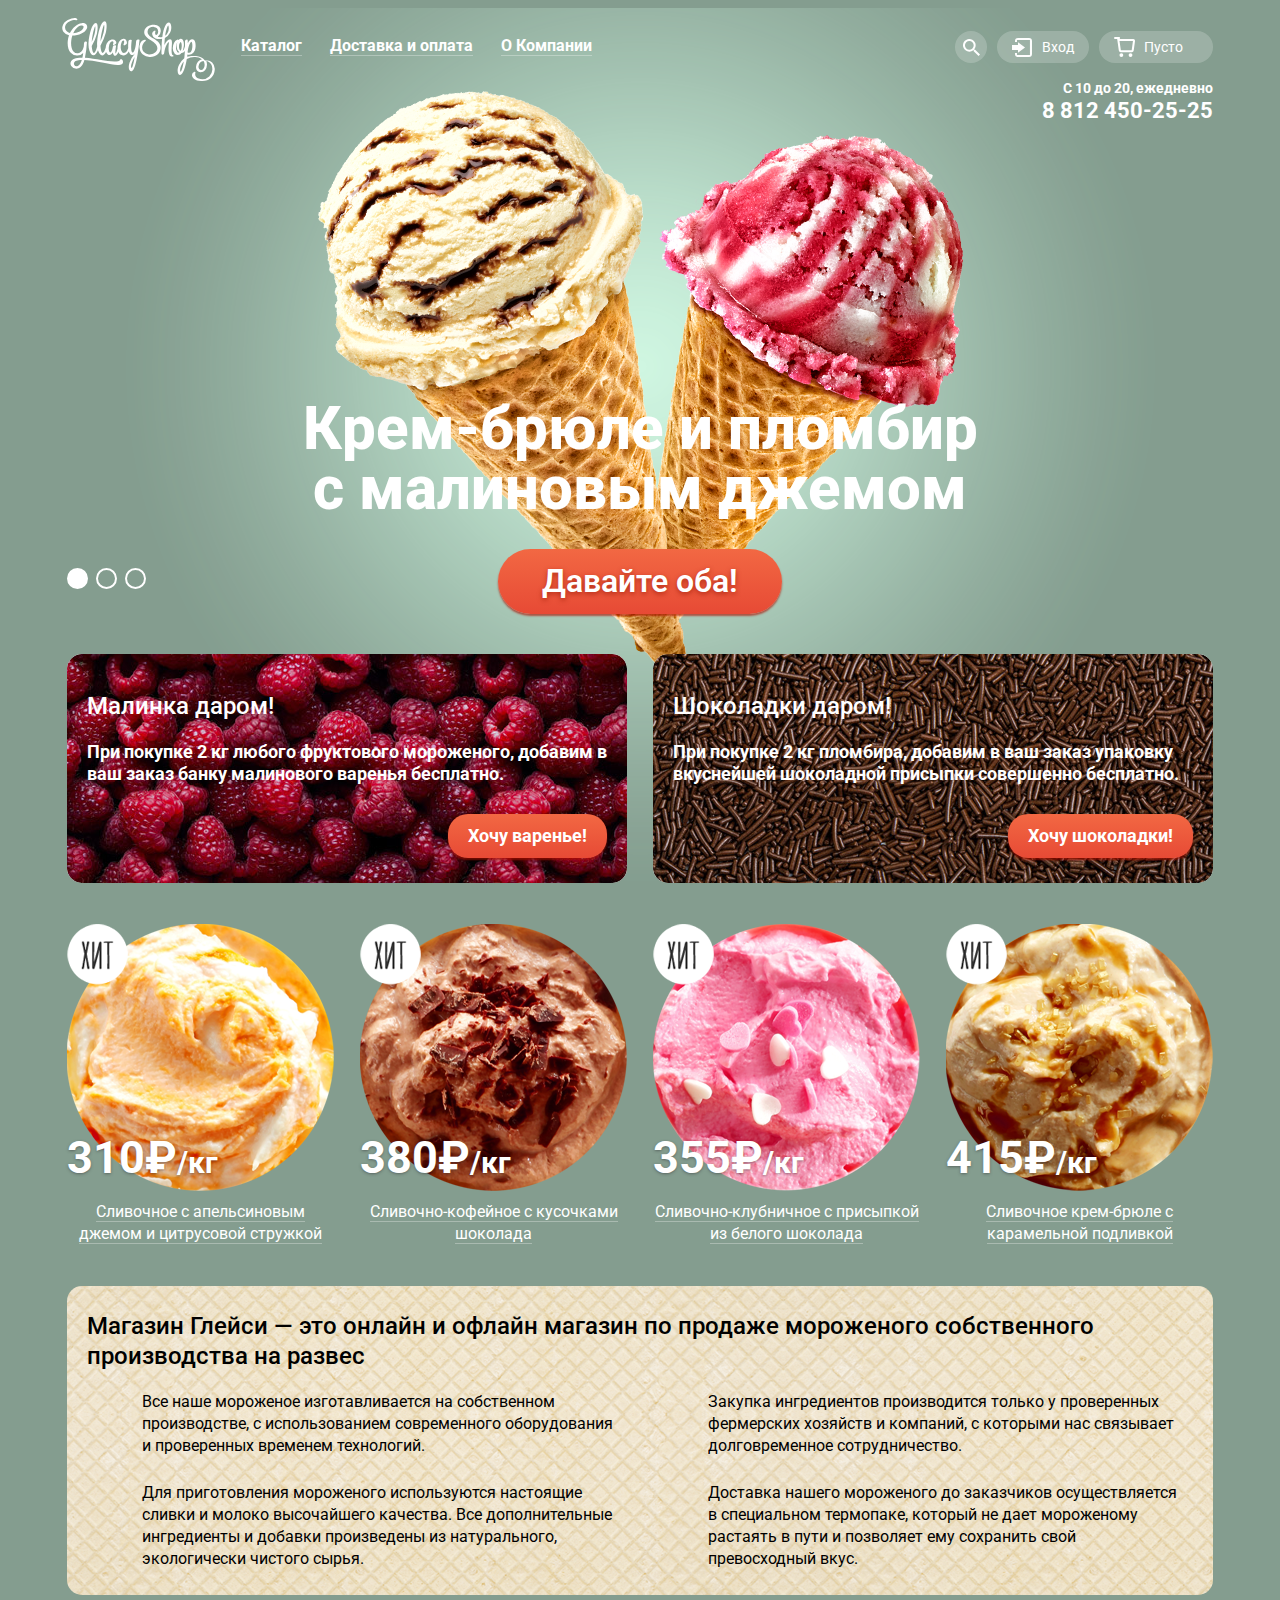
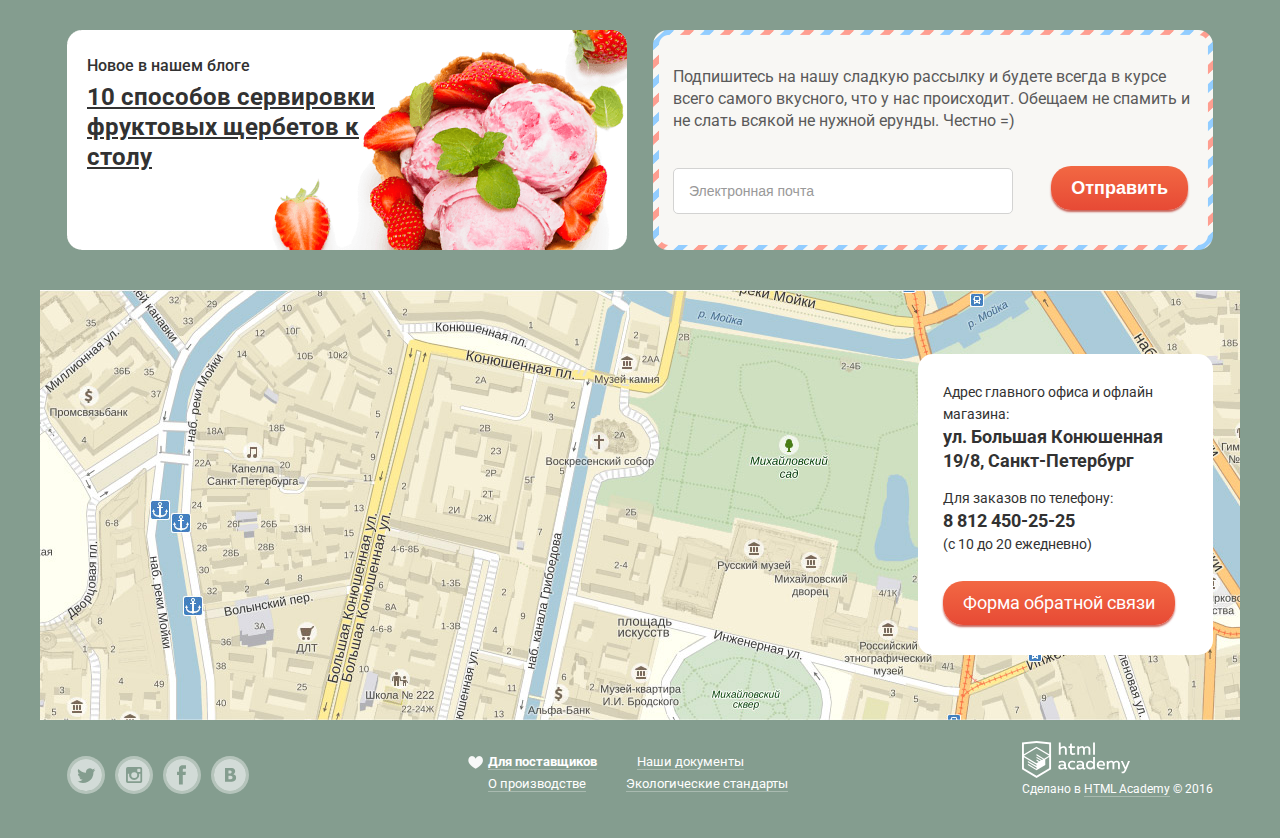
==== commit 6963d4f7: "span.underline del" ====
--- a/index.html
+++ b/index.html
@@ -13,8 +13,8 @@
     <input type="radio" id="btn-3" name="toggle">
     <div class="site-wrapper bg-preload">
       <div class="content-wrapper">
-        <header class="main-header clearfix">
-          <nav class="main-navigation left">
+        <header class="main-header">
+          <nav class="main-navigation">
             <div class="logo">
               <a>
                 <img src="img/logo.svg" alt="Gllacy" width="153" height="63">
@@ -32,11 +32,11 @@
                   </ul>
                 </div>
               </li>
-              <li><a href="#"><span class="underline">Доставка и оплата</span></a></li>
-              <li><a href="#"><span class="underline">О Компании</span></a></li>
+              <li><a href="#">Доставка и оплата</a></li>
+              <li><a href="#">О Компании</a></li>
             </ul>
           </nav>
-          <div class="header-right right">
+          <div class="header-right">
             <ul class="user-block">
               <li>
                 <a class="header-icon header-search" href="#"></a>
--- a/css/style.css
+++ b/css/style.css
@@ -107,7 +107,7 @@
 }
 
 .btn:hover {
-  color: #fff;
+  color: #ffffff;
   background: -webkit-linear-gradient(top, #f58669 0%, #ec6f5e 100%);
   background:         linear-gradient(to bottom, #f58669 0%, #ec6f5e 100%);
   box-shadow: 0 2px 2px rgba(172, 16, 0, 1);
@@ -120,10 +120,6 @@
   box-shadow: inset 0 2px 2px rgba(172, 16, 0, 1);
 }
 
-.underline {
-  border-bottom: 1px solid rgba(255, 255, 255, 0.3);
-}
-
 h1.catalog-title {
   font-size: 35px;
   font-weight: bold;
@@ -132,38 +128,41 @@
   margin-bottom: 10px;
 }
 
+.main-header {
+  display: flex;
+  justify-content: space-between;
+}
+
 .main-header a {
   border: none;
 }
 
 .main-navigation {
+  display: flex;
   margin-top: 22px;
 }
 
 .main-navigation ul {
-  display: inline-block;
-  vertical-align: top;
   margin: 0;
   padding: 0;
-
-  font-size: 0;
+}
+
+.main-navigation > ul {
+  display: flex;
 
   list-style: none;
 }
 
 .main-navigation > ul > li {
   position: relative;
-  display: inline-block;
-  vertical-align: top;
-}
-
-.main-navigation > ul > li:hover .sub-menu {
+}
+
+.main-navigation > ul li:hover .sub-menu {
   display: block;
 }
 
-.main-navigation > ul a {
-  display: inline-block;
-  vertical-align: top;
+.main-navigation > ul > li {
+  height: 18px;
   padding: 7px 14px;
 
   font-weight: bold;
@@ -174,39 +173,48 @@
   border-radius: 20px;
 }
 
-.main-navigation > ul a[href]:hover {
+.main-navigation > ul li:hover {
   background: #f7f6f3;
   color: #323232;
   text-decoration: none;
 }
 
-.main-navigation > ul a[href]:active {
+.main-navigation > ul > li:active {
   background-color: #ededed;
   box-shadow: inset 0px 2px 1px 0px #696969;
 }
 
-.main-navigation > ul .active {
+.main-navigation > ul .active,
+.main-navigation > ul .active:hover {
+  padding: 7px 14px;
+
   line-height: 18px;
   font-weight: bold;
+
   background-color: #d07058;
   color: #fff;
-  padding: 7px 14px;
   text-decoration: none;
   border-radius: 20px;
 }
 
-.main-navigation > ul .active span {
+.main-navigation > ul .active a,
+.main-navigation > ul .active:hover a {
   border: none;
 }
 
+.main-navigation a {
+  color: inherit;
+}
+
+.main-navigation > ul a {
+  border-bottom: 1px solid rgba(255, 255, 255, 0.3);
+}
+
 .logo {
-  display: inline-block;
-  vertical-align: top;
   margin-top: -12px;
   margin-right: 12px;
   margin-left: -5px;
 
-  font-size: 0;
 }
 
 .logo a {
@@ -276,6 +284,7 @@
 
 .sub-menu {
   position: absolute;
+  top: 32px;
   z-index: 20;
 
   display: none;
@@ -317,7 +326,7 @@
   box-shadow: none;
 }
 
-.sub-menu > ul a.active {
+.sub-menu-active {
   padding: 10px 20px;
 
   font-weight: normal;
@@ -345,17 +354,14 @@
 }
 
 .user-block {
+  display: flex;
   margin-top: 23px;
-  font-size: 0;
 
   list-style: none;
 }
 
 .user-block li {
   position: relative;
-
-  display: inline-block;
-  vertical-align: top;
 
   font-size: 14px;
   line-height: 24px;
@@ -747,7 +753,8 @@
 }
 
 .hits, .catalog {
-  font-size: 0;
+  display: flex;
+  flex-wrap: wrap;
   margin-bottom: 12px;
   margin-left: -13px;
   margin-right: -13px;
@@ -760,8 +767,6 @@
 .hit-item, .catalog-item {
   position: relative;
 
-  display: inline-block;
-  vertical-align: top;
   width: 267px;
   padding: 13px;
 
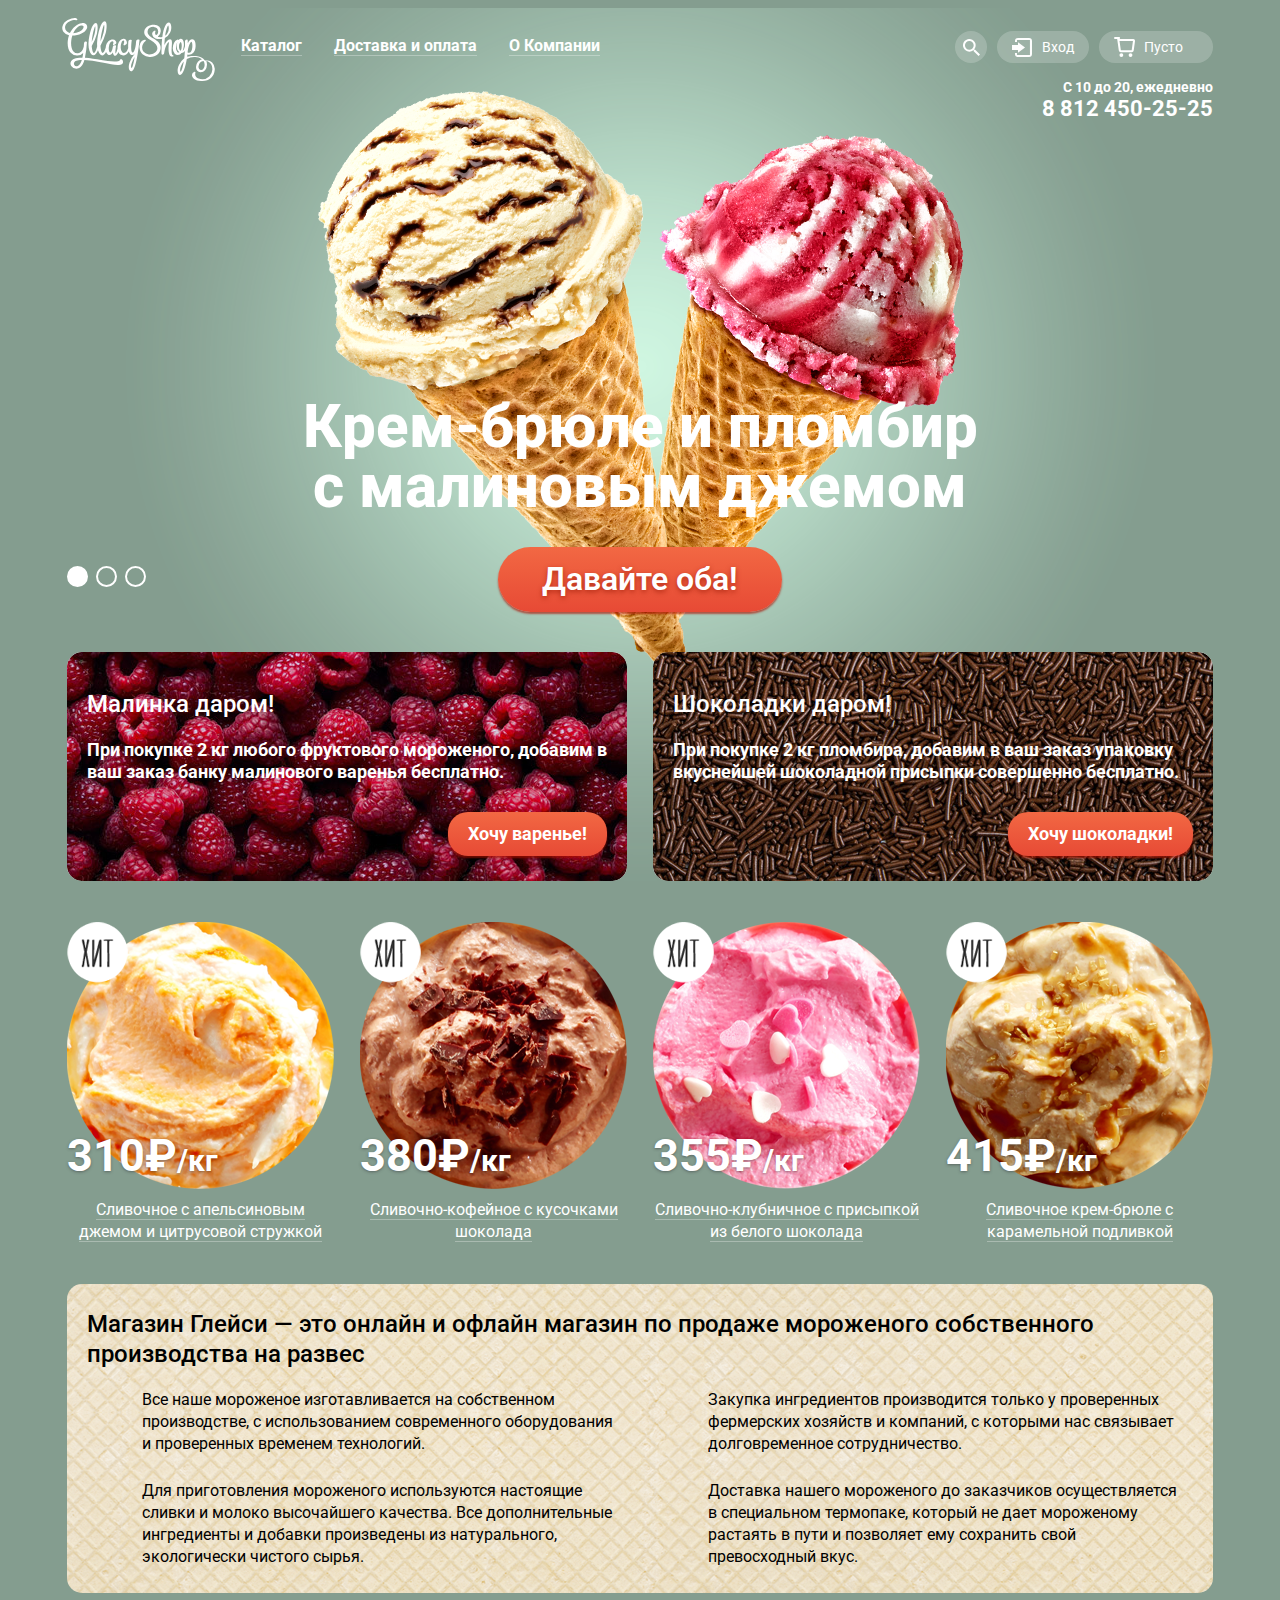
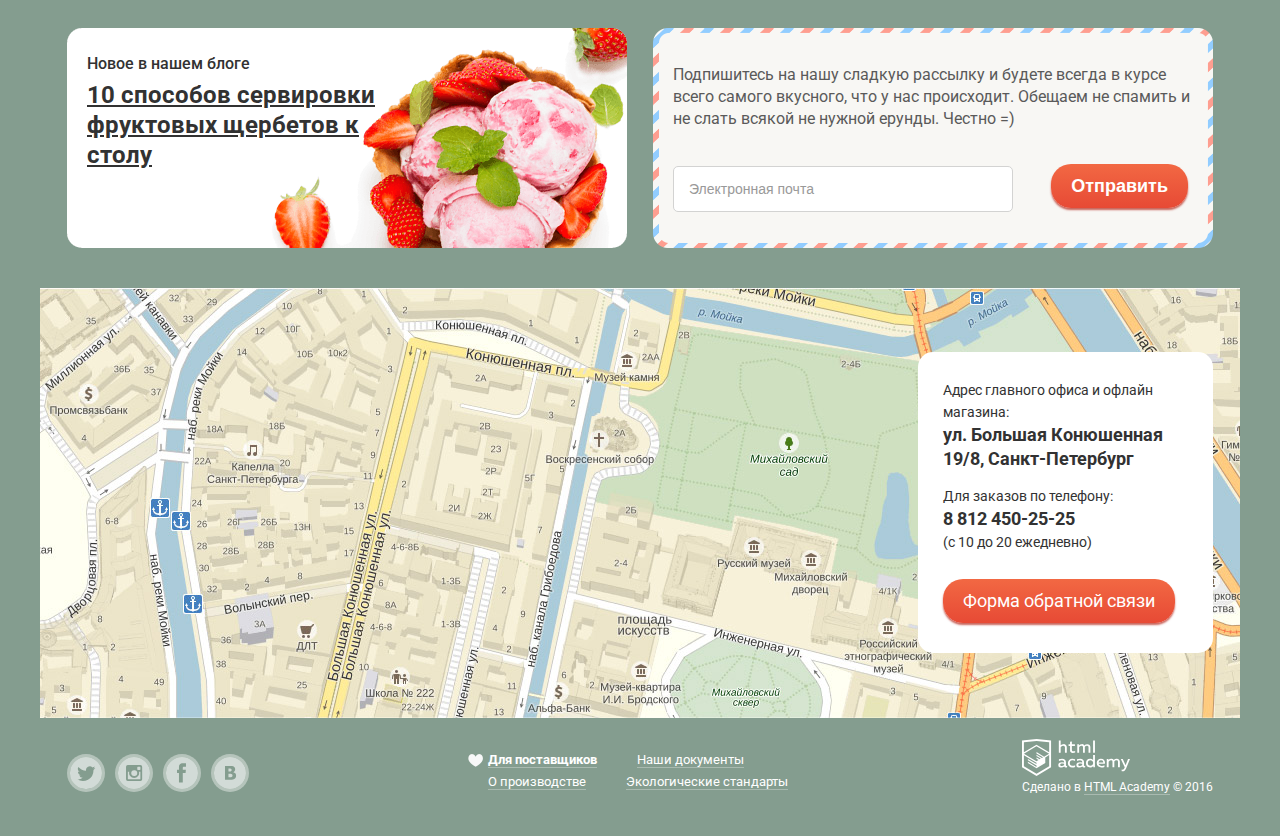
==== commit e4289897: "flex" ====
--- a/index.html
+++ b/index.html
@@ -32,8 +32,8 @@
                   </ul>
                 </div>
               </li>
-              <li><a href="#">Доставка и оплата</a></li>
-              <li><a href="#">О Компании</a></li>
+              <li><a href="#"><span class="underline">Доставка и оплата</span></a></li>
+              <li><a href="#"><span class="underline">О Компании</span></a></li>
             </ul>
           </nav>
           <div class="header-right">
@@ -62,7 +62,7 @@
               <li>
                 <a class="header-icon header-cart" href="#">Пусто</a>
                 <div class="cart-form-container">
-                  <div class="cart-form clearfix">
+                  <div class="cart-form">
                     <div class="cart-form-item">
                       <button type="button" name="button" class="cart-form-item-btn"></button>
                       <img src="img/catalog-photo-1.png" width="30" height="30" alt="Мороженное">
@@ -84,7 +84,7 @@
               </li>
             </ul>
             <div class="header-contacts">
-              <span class="header-contacts-time">С 10 до 20, ежедневно</span> <br>
+              С 10 до 20, ежедневно <br>
               <span class="header-contacts-phone">8 812 450-25-25</span>
             </div>
           </div>
@@ -109,8 +109,8 @@
           </div>
         </div>
         <main>
-          <section class="sale clearfix">
-            <article class="sale-item raspberries left">
+          <section class="sale">
+            <article class="sale-item raspberries">
               <h2>Малинка даром!</h2>
               <p>
                 При покупке 2 кг любого фруктового мороженого, добавим в ваш заказ
@@ -118,7 +118,7 @@
               </p>
               <a href="#" class="btn">Хочу варенье!</a>
             </article>
-            <article class="sale-item chocolate right">
+            <article class="sale-item chocolate">
               <h2>Шоколадки даром!</h2>
               <p>
                 При покупке 2 кг пломбира, добавим в ваш заказ упаковку вкуснейшей
@@ -166,35 +166,35 @@
               Магазин Глейси  — это онлайн и офлайн
               магазин по продаже мороженого собственного производства на развес
             </h2>
-            <ul class="clearfix">
+            <ul>
               <li class="features-item left">
                 Все наше мороженое изготавливается на собственном производстве,
                 с использованием современного оборудования и проверенных временем
                 технологий.
               </li>
-              <li class="features-item right">
+              <li class="features-item">
                 Закупка ингредиентов  производится только у проверенных фермерских
                 хозяйств и компаний, с которыми нас связывает долговременное
                 сотрудничество.
               </li>
-              <li class="features-item left">
+              <li class="features-item">
                 Для приготовления мороженого используются настоящие сливки и молоко
                 высочайшего качества. Все дополнительные ингредиенты и добавки
                 произведены из натурального, экологически чистого сырья.
               </li>
-              <li class="features-item right">
+              <li class="features-item">
                 Доставка нашего мороженого до заказчиков осуществляется в
                 специальном термопаке, который не дает мороженому растаять в пути и
                 позволяет ему сохранить свой превосходный вкус.
               </li>
             </ul>
           </section>
-          <section class="news clearfix">
-            <article class="new-item left">
+          <section class="news">
+            <article class="new-item">
               <h1 class="new-title">Новое в нашем блоге</h1>
               <p><a href="#">10  способов сервировки фруктовых щербетов к столу</a></p>
             </article>
-            <article class="subscribe-item right">
+            <article class="subscribe-item">
               <p class="subscribe-desc">
                 Подпишитесь на нашу сладкую рассылку и будете
                  всегда в курсе всего самого вкусного, что у нас происходит.
--- a/css/style.css
+++ b/css/style.css
@@ -107,7 +107,7 @@
 }
 
 .btn:hover {
-  color: #ffffff;
+  color: #fff;
   background: -webkit-linear-gradient(top, #f58669 0%, #ec6f5e 100%);
   background:         linear-gradient(to bottom, #f58669 0%, #ec6f5e 100%);
   box-shadow: 0 2px 2px rgba(172, 16, 0, 1);
@@ -120,6 +120,10 @@
   box-shadow: inset 0 2px 2px rgba(172, 16, 0, 1);
 }
 
+.underline {
+  border-bottom: 1px solid rgba(255, 255, 255, 0.3);
+}
+
 h1.catalog-title {
   font-size: 35px;
   font-weight: bold;
@@ -143,26 +147,29 @@
 }
 
 .main-navigation ul {
+  /*display: inline-block;*/
+  /*vertical-align: top;*/
   margin: 0;
   padding: 0;
-}
-
-.main-navigation > ul {
-  display: flex;
+
+  /*font-size: 0;*/
 
   list-style: none;
 }
 
 .main-navigation > ul > li {
   position: relative;
-}
-
-.main-navigation > ul li:hover .sub-menu {
+  display: inline-block;
+  vertical-align: top;
+}
+
+.main-navigation > ul > li:hover .sub-menu {
   display: block;
 }
 
-.main-navigation > ul > li {
-  height: 18px;
+.main-navigation > ul a {
+  display: inline-block;
+  vertical-align: top;
   padding: 7px 14px;
 
   font-weight: bold;
@@ -173,48 +180,39 @@
   border-radius: 20px;
 }
 
-.main-navigation > ul li:hover {
+.main-navigation > ul a[href]:hover {
   background: #f7f6f3;
   color: #323232;
   text-decoration: none;
 }
 
-.main-navigation > ul > li:active {
+.main-navigation > ul a[href]:active {
   background-color: #ededed;
   box-shadow: inset 0px 2px 1px 0px #696969;
 }
 
-.main-navigation > ul .active,
-.main-navigation > ul .active:hover {
-  padding: 7px 14px;
-
+.main-navigation > ul .active {
   line-height: 18px;
   font-weight: bold;
-
   background-color: #d07058;
   color: #fff;
+  padding: 7px 14px;
   text-decoration: none;
   border-radius: 20px;
 }
 
-.main-navigation > ul .active a,
-.main-navigation > ul .active:hover a {
+.main-navigation > ul .active span {
   border: none;
 }
 
-.main-navigation a {
-  color: inherit;
-}
-
-.main-navigation > ul a {
-  border-bottom: 1px solid rgba(255, 255, 255, 0.3);
-}
-
 .logo {
+  display: inline-block;
+  vertical-align: top;
   margin-top: -12px;
   margin-right: 12px;
   margin-left: -5px;
 
+  font-size: 0;
 }
 
 .logo a {
@@ -284,7 +282,6 @@
 
 .sub-menu {
   position: absolute;
-  top: 32px;
   z-index: 20;
 
   display: none;
@@ -326,7 +323,7 @@
   box-shadow: none;
 }
 
-.sub-menu-active {
+.sub-menu > ul a.active {
   padding: 10px 20px;
 
   font-weight: normal;
@@ -356,12 +353,16 @@
 .user-block {
   display: flex;
   margin-top: 23px;
+  /*font-size: 0;*/
 
   list-style: none;
 }
 
 .user-block li {
   position: relative;
+
+  /*display: inline-block;*/
+  /*vertical-align: top;*/
 
   font-size: 14px;
   line-height: 24px;
@@ -591,9 +592,7 @@
   margin: 16px 0;
 
   text-align: right;
-}
-
-.header-contacts-time {
+  
   font-size: 14px;
   line-height: 16px;
   font-weight: bold;
@@ -706,6 +705,8 @@
 }
 
 .sale {
+  display: flex;
+  justify-content: space-between;
   margin-bottom: 28px;
 }
 
@@ -755,6 +756,7 @@
 .hits, .catalog {
   display: flex;
   flex-wrap: wrap;
+  /*font-size: 0;*/
   margin-bottom: 12px;
   margin-left: -13px;
   margin-right: -13px;
@@ -767,6 +769,8 @@
 .hit-item, .catalog-item {
   position: relative;
 
+  /*display: inline-block;*/
+  /*vertical-align: top;*/
   width: 267px;
   padding: 13px;
 
@@ -864,6 +868,9 @@
 }
 
 .features ul {
+  display: flex;
+  flex-wrap: wrap;
+  justify-content: space-between;
   margin: 0;
   padding: 0;
 
@@ -895,6 +902,8 @@
 }
 
 .news {
+  display: flex;
+  justify-content: space-between;
   margin-bottom: 40px;
 }
 
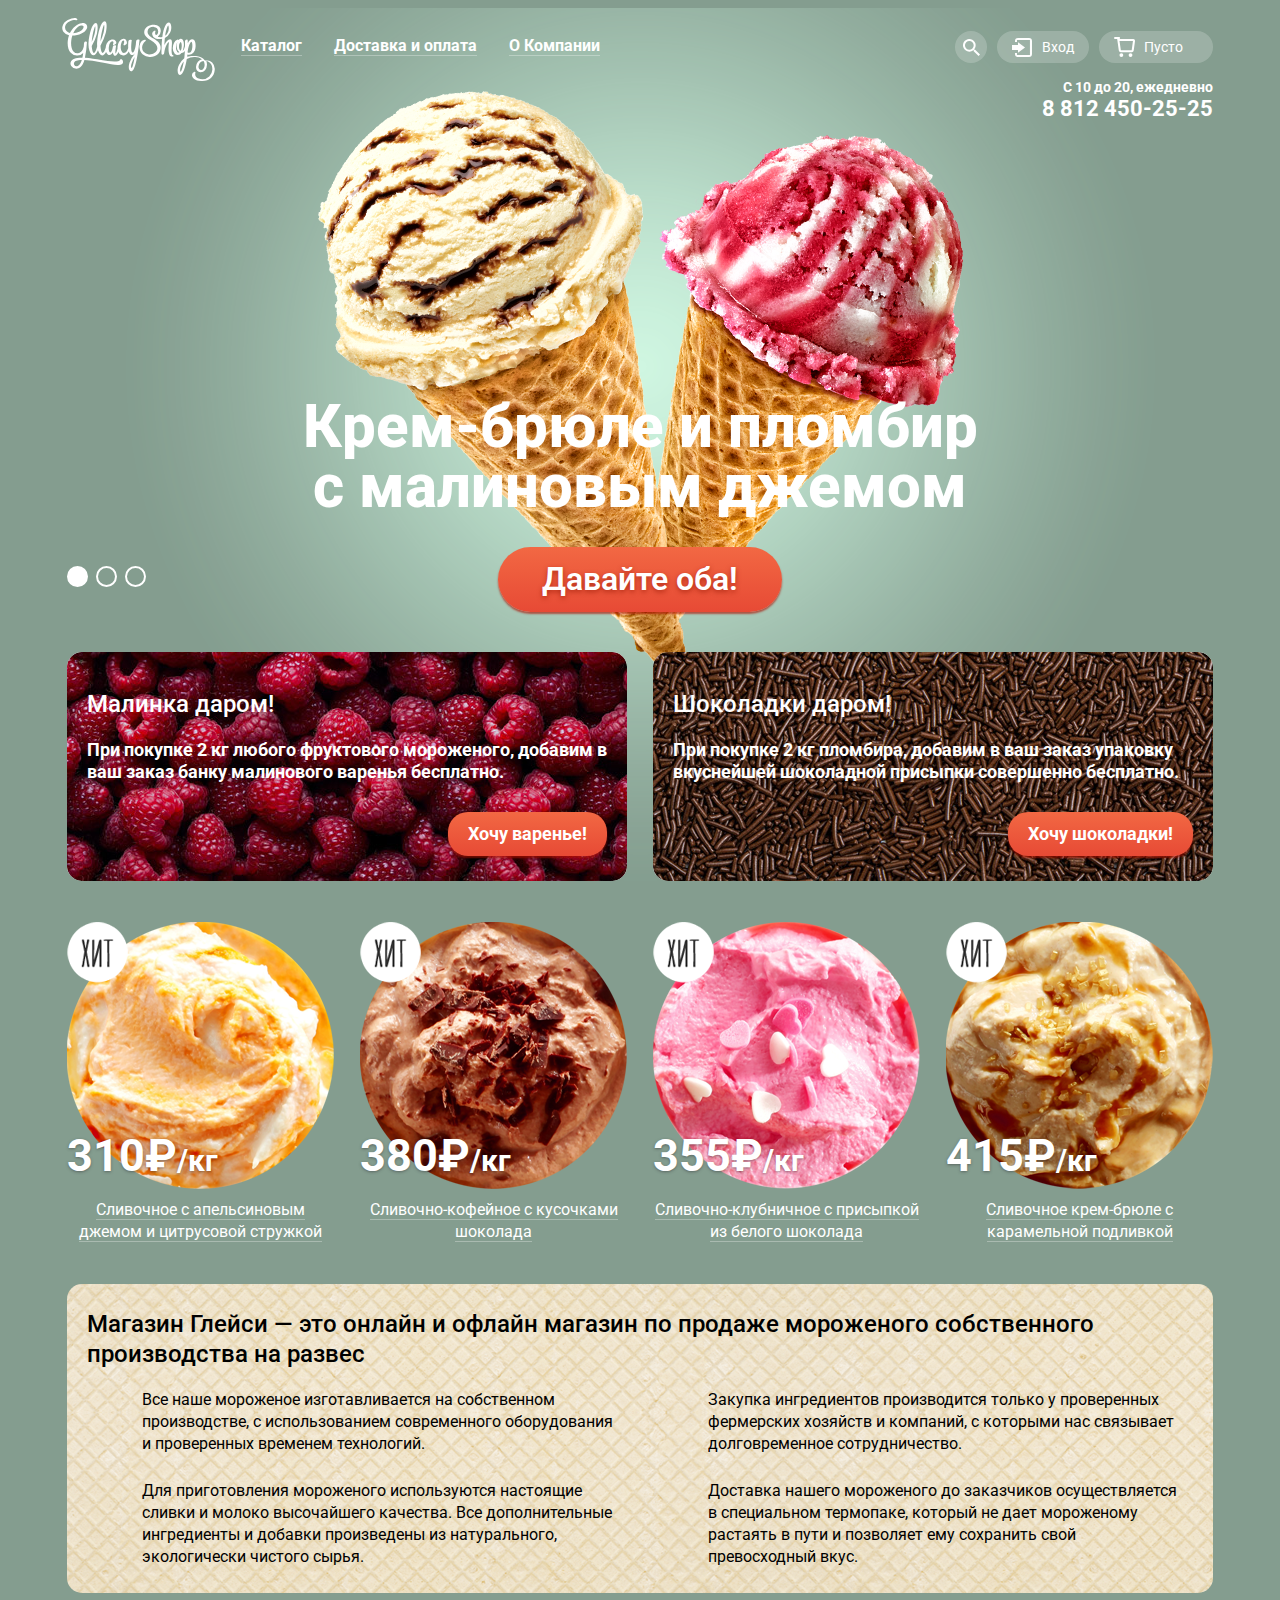
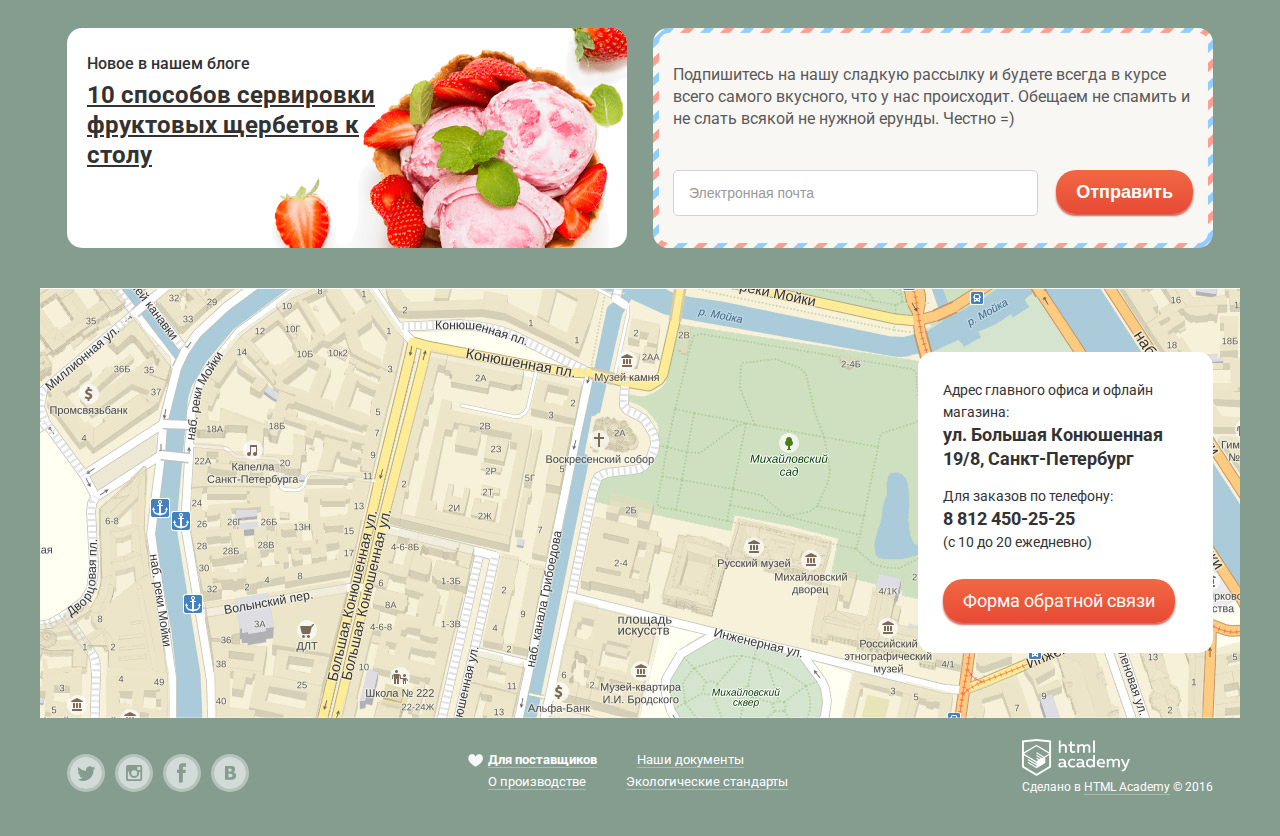
==== commit a8863f6e: "label" ====
--- a/index.html
+++ b/index.html
@@ -201,7 +201,10 @@
                  Обещаем не спамить и не слать всякой не нужной ерунды. Честно =)
                </p>
               <form action="post">
-                <input type="text" placeholder="Электронная почта" required>
+                <div class="field-wrapper">
+                  <input id="subscribe-email" type="text" placeholder="Электронная почта" required>
+                  <label for="subscribe-email" class="field-wrapper-label">Электронная почта</label>
+                </div>
                 <button type="submit" class="btn">Отправить</button>
               </form>
             </article>
--- a/css/style.css
+++ b/css/style.css
@@ -147,12 +147,8 @@
 }
 
 .main-navigation ul {
-  /*display: inline-block;*/
-  /*vertical-align: top;*/
   margin: 0;
   padding: 0;
-
-  /*font-size: 0;*/
 
   list-style: none;
 }
@@ -280,6 +276,51 @@
   color: #999999;
 }
 
+input[type="text"]:focus::-webkit-input-placeholder,
+input[type="password"]:focus::-webkit-input-placeholder,
+textarea:focus::-webkit-input-placeholder {
+  color: transparent;
+}
+
+input[type="text"]:focus::-moz-placeholder,
+input[type="password"]:focus::-moz-placeholder,
+textarea:focus::-moz-placeholder {
+  color: transparent;
+}
+
+input[type="text"]:focus:-ms-input-placeholder,
+input[type="password"]:focus:-ms-input-placeholder,
+textarea:focus:-ms-input-placeholder  {
+  color: transparent;
+}
+
+.field-wrapper {
+  position: relative;
+  
+  font-size: 0;
+  line-height: 0;
+}
+
+.field-wrapper-label {
+  position: absolute;
+  left: 14px;
+  top: -15px;
+}
+
+input:valid + .field-wrapper-label,
+textarea:valid + .field-wrapper-label {
+  font-size: 11px;
+  line-height: 13px;
+  color: #999999;
+}
+
+input:focus + .field-wrapper-label,
+textarea:focus + .field-wrapper-label {
+  font-size: 11px;
+  line-height: 13px;
+  color: #5b9ddf;
+}
+
 .sub-menu {
   position: absolute;
   z-index: 20;
@@ -353,16 +394,12 @@
 .user-block {
   display: flex;
   margin-top: 23px;
-  /*font-size: 0;*/
 
   list-style: none;
 }
 
 .user-block li {
   position: relative;
-
-  /*display: inline-block;*/
-  /*vertical-align: top;*/
 
   font-size: 14px;
   line-height: 24px;
@@ -756,7 +793,6 @@
 .hits, .catalog {
   display: flex;
   flex-wrap: wrap;
-  /*font-size: 0;*/
   margin-bottom: 12px;
   margin-left: -13px;
   margin-right: -13px;
@@ -769,8 +805,6 @@
 .hit-item, .catalog-item {
   position: relative;
 
-  /*display: inline-block;*/
-  /*vertical-align: top;*/
   width: 267px;
   padding: 13px;
 
@@ -941,7 +975,7 @@
 }
 
 .subscribe-item {
-  position: relative;
+  /*position: relative;*/
 
   width: 520px;
   height: 180px;
@@ -951,25 +985,25 @@
   color: #5a5a5a;
 }
 
+.subscribe-item form {
+  display: flex;
+  justify-content: space-between;
+}
+
 .subscribe-item input {
-  position: absolute;
-  bottom: 36px;
-
-  width: 340px;
+  width: 365px;
   margin-bottom: 0;
 }
 
 .subscribe-item .btn {
-  position: absolute;
-  right: 25px;
-  bottom: 40px;
-
   font-size: 18px;
   font-weight: bold;
   line-height: 24px;
 }
 
 .subscribe-desc {
+  margin-bottom: 40px;
+  
   font-size: 16px;
   line-height: 22px;
   font-weight: normal;
